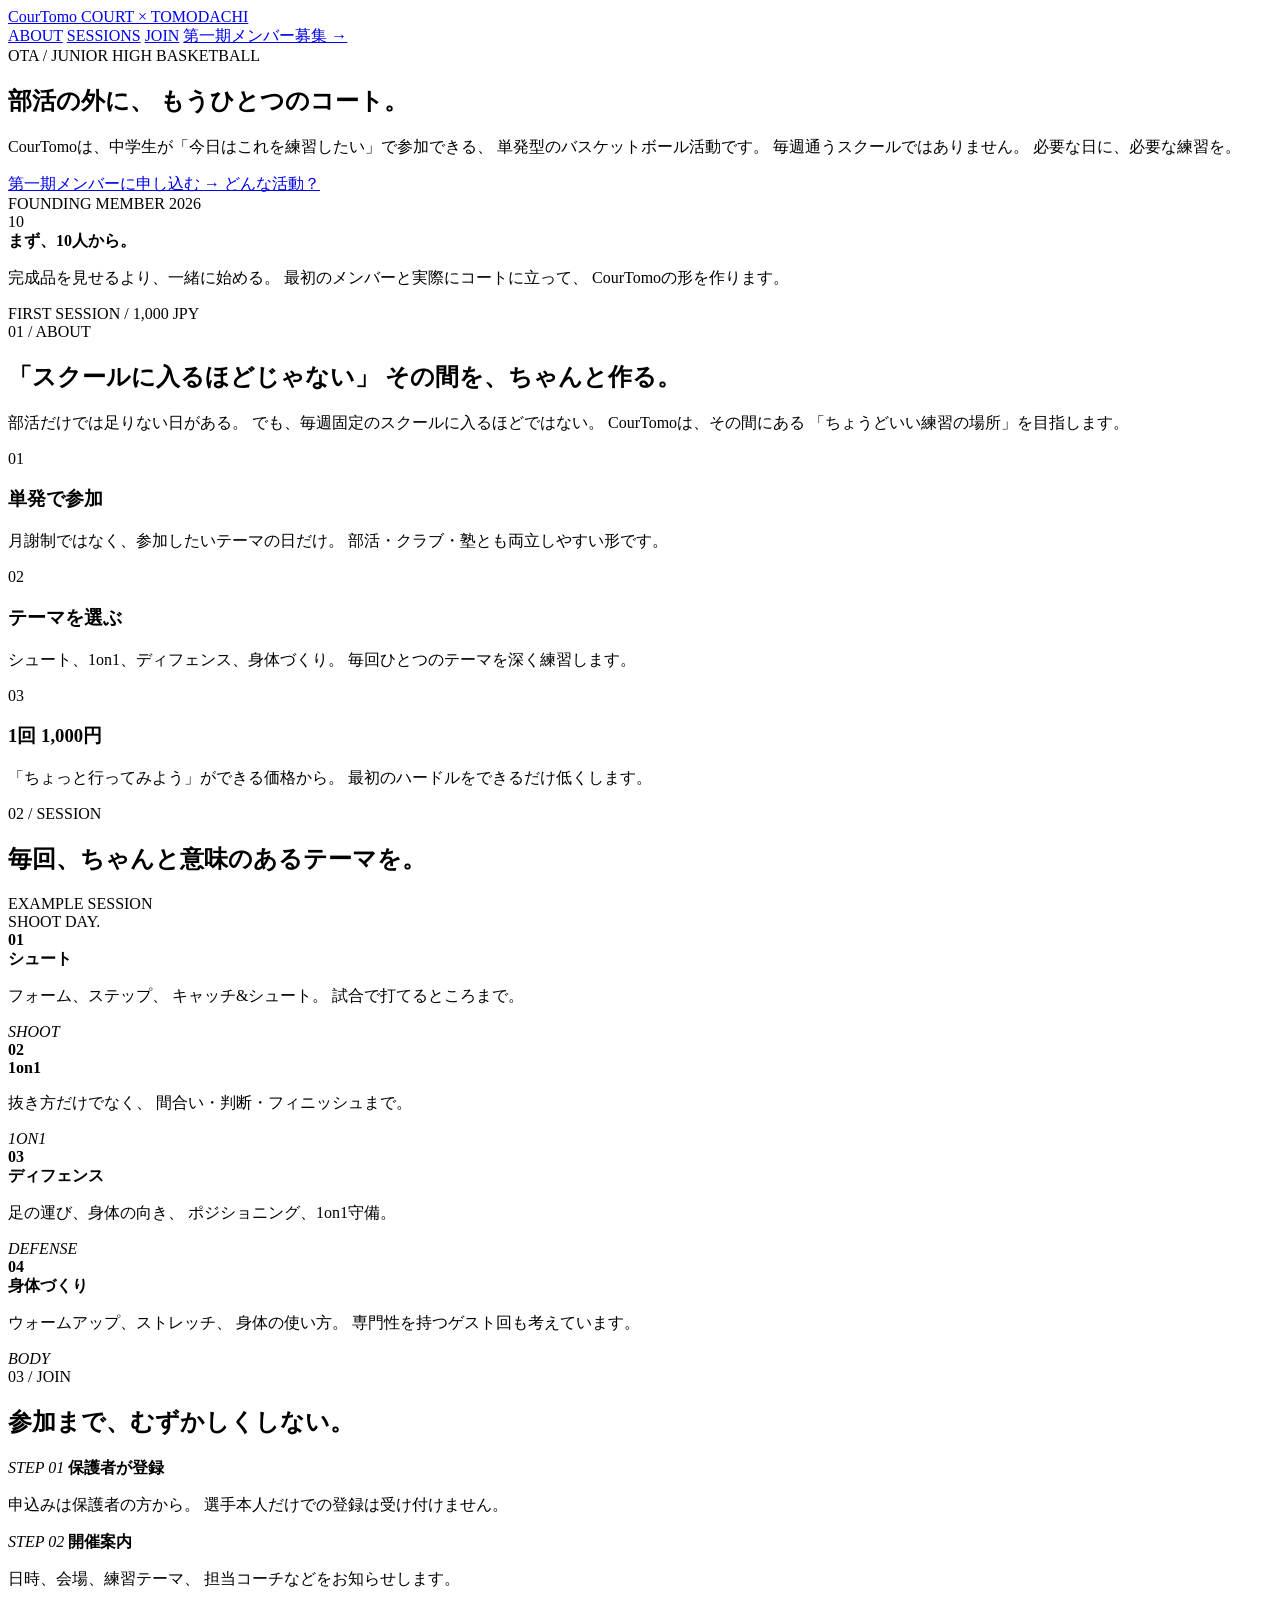
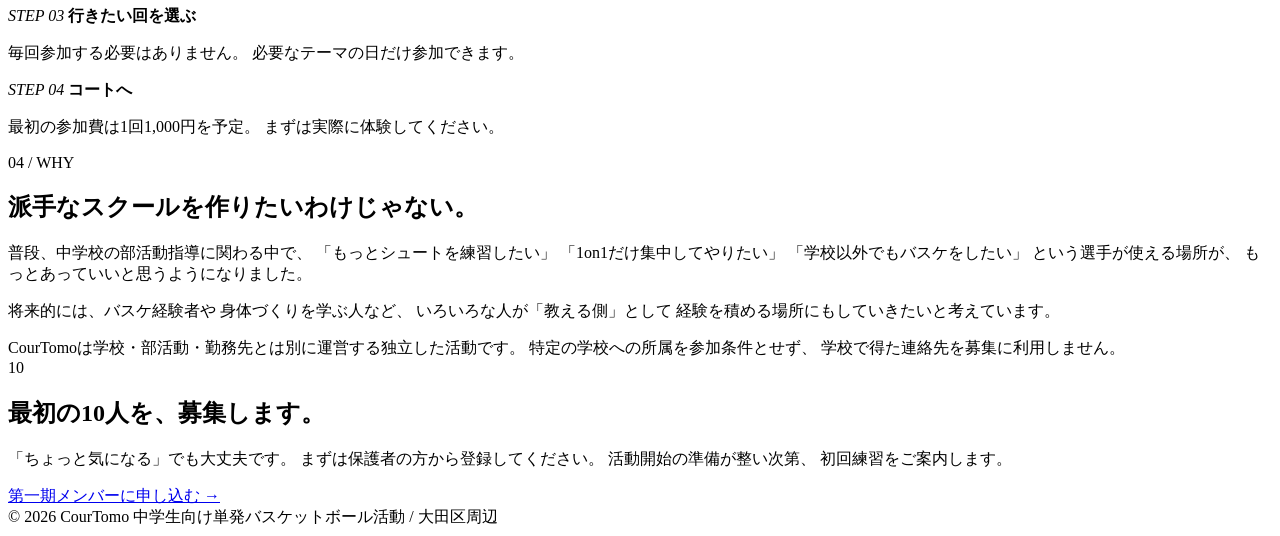
==== index.html @ 0d47e286 "Add CourTomo homepage" ====
<!doctype html>
<html lang="ja">
<head>
  <meta charset="utf-8">
  <meta name="viewport" content="width=device-width, initial-scale=1">
  <meta name="theme-color" content="#f1eee7">

  <title>CourTomo | 部活の外に、もうひとつのコート。</title>

  <meta
    name="description"
    content="中学生向け・単発参加型バスケットボール活動 CourTomo。必要な日に、必要な練習を。"
  >

  <link rel="stylesheet" href="style.css">
</head>

<body>

<div class="site">

  <!-- HEADER -->
  <header class="topbar">

    <a class="brand" href="index.html">
      CourTomo
      <span>COURT × TOMODACHI</span>
    </a>

    <nav class="nav">
      <a href="#about">ABOUT</a>
      <a href="#sessions">SESSIONS</a>
      <a href="#join">JOIN</a>

      <a class="pill" href="apply.html">
        第一期メンバー募集 →
      </a>
    </nav>

  </header>


  <main>

    <!-- HERO -->
    <section class="hero">

      <div class="hero-inner">

        <div class="eyebrow">
          <span class="dot"></span>
          OTA / JUNIOR HIGH BASKETBALL
        </div>

        <h1>
          部活の外に、
          <span class="underline">
            もうひとつのコート。
          </span>
        </h1>

        <p class="lead">
          CourTomoは、中学生が「今日はこれを練習したい」で参加できる、
          単発型のバスケットボール活動です。
          毎週通うスクールではありません。
          必要な日に、必要な練習を。
        </p>


        <div class="hero-bottom">

          <div class="hero-actions">

            <a class="btn light" href="apply.html">
              第一期メンバーに申し込む →
            </a>

            <a class="btn ghost" href="#about">
              どんな活動？
            </a>

          </div>


          <aside class="ticket">

            <div class="ticket-top">
              <span>FOUNDING MEMBER</span>
              <span>2026</span>
            </div>

            <div class="ticket-num">
              10
            </div>

            <b>まず、10人から。</b>

            <p>
              完成品を見せるより、一緒に始める。
              最初のメンバーと実際にコートに立って、
              CourTomoの形を作ります。
            </p>

            <div class="ticket-foot">
              FIRST SESSION / 1,000 JPY
            </div>

          </aside>

        </div>

      </div>

    </section>



    <!-- ABOUT -->
    <section class="section reveal" id="about">

      <div class="section-head">

        <div class="kicker">
          01 / ABOUT
        </div>

        <div>

          <h2>
            「スクールに入るほどじゃない」
            その間を、ちゃんと作る。
          </h2>

          <p class="section-copy">
            部活だけでは足りない日がある。
            でも、毎週固定のスクールに入るほどではない。
            CourTomoは、その間にある
            「ちょうどいい練習の場所」を目指します。
          </p>

        </div>

      </div>


      <div class="features">

        <article class="feature">

          <span class="feature-num">
            01
          </span>

          <h3>
            単発で参加
          </h3>

          <p>
            月謝制ではなく、参加したいテーマの日だけ。
            部活・クラブ・塾とも両立しやすい形です。
          </p>

        </article>


        <article class="feature">

          <span class="feature-num">
            02
          </span>

          <h3>
            テーマを選ぶ
          </h3>

          <p>
            シュート、1on1、ディフェンス、身体づくり。
            毎回ひとつのテーマを深く練習します。
          </p>

        </article>


        <article class="feature">

          <span class="feature-num">
            03
          </span>

          <h3>
            1回 1,000円
          </h3>

          <p>
            「ちょっと行ってみよう」ができる価格から。
            最初のハードルをできるだけ低くします。
          </p>

        </article>

      </div>

    </section>



    <!-- SESSION -->
    <section
      class="section reveal"
      id="sessions"
    >

      <div class="section-head">

        <div class="kicker">
          02 / SESSION
        </div>

        <div>

          <h2>
            毎回、ちゃんと意味のあるテーマを。
          </h2>

        </div>

      </div>


      <div class="session-grid">

        <div class="photo-banner">

          <div class="photo-banner-copy">

            <div class="small">
              EXAMPLE SESSION
            </div>

            <div class="big">
              SHOOT DAY.
            </div>

          </div>

        </div>


        <div class="sessions">

          <div class="session">

            <b>01</b>

            <div>

              <strong>
                シュート
              </strong>

              <p>
                フォーム、ステップ、
                キャッチ&シュート。
                試合で打てるところまで。
              </p>

            </div>

            <em>
              SHOOT
            </em>

          </div>


          <div class="session">

            <b>02</b>

            <div>

              <strong>
                1on1
              </strong>

              <p>
                抜き方だけでなく、
                間合い・判断・フィニッシュまで。
              </p>

            </div>

            <em>
              1ON1
            </em>

          </div>


          <div class="session">

            <b>03</b>

            <div>

              <strong>
                ディフェンス
              </strong>

              <p>
                足の運び、身体の向き、
                ポジショニング、1on1守備。
              </p>

            </div>

            <em>
              DEFENSE
            </em>

          </div>


          <div class="session">

            <b>04</b>

            <div>

              <strong>
                身体づくり
              </strong>

              <p>
                ウォームアップ、ストレッチ、
                身体の使い方。
                専門性を持つゲスト回も考えています。
              </p>

            </div>

            <em>
              BODY
            </em>

          </div>

        </div>

      </div>

    </section>



    <!-- JOIN -->
    <section
      class="section reveal"
      id="join"
    >

      <div class="section-head">

        <div class="kicker">
          03 / JOIN
        </div>

        <div>

          <h2>
            参加まで、むずかしくしない。
          </h2>

        </div>

      </div>


      <div class="flow">

        <div class="step">

          <i>
            STEP 01
          </i>

          <b>
            保護者が登録
          </b>

          <p>
            申込みは保護者の方から。
            選手本人だけでの登録は受け付けません。
          </p>

        </div>


        <div class="step">

          <i>
            STEP 02
          </i>

          <b>
            開催案内
          </b>

          <p>
            日時、会場、練習テーマ、
            担当コーチなどをお知らせします。
          </p>

        </div>


        <div class="step">

          <i>
            STEP 03
          </i>

          <b>
            行きたい回を選ぶ
          </b>

          <p>
            毎回参加する必要はありません。
            必要なテーマの日だけ参加できます。
          </p>

        </div>


        <div class="step">

          <i>
            STEP 04
          </i>

          <b>
            コートへ
          </b>

          <p>
            最初の参加費は1回1,000円を予定。
            まずは実際に体験してください。
          </p>

        </div>

      </div>

    </section>



    <!-- WHY -->
    <section
      class="section reveal editorial-wrap"
    >

      <div class="editorial single">

        <div class="editorial-copy">

          <div class="kicker">
            04 / WHY
          </div>

          <h2>
            派手なスクールを作りたいわけじゃない。
          </h2>

          <p>
            普段、中学校の部活動指導に関わる中で、
            「もっとシュートを練習したい」
            「1on1だけ集中してやりたい」
            「学校以外でもバスケをしたい」
            という選手が使える場所が、
            もっとあっていいと思うようになりました。
          </p>

          <p>
            将来的には、バスケ経験者や
            身体づくりを学ぶ人など、
            いろいろな人が「教える側」として
            経験を積める場所にもしていきたいと考えています。
          </p>

          <div class="rule">
            CourTomoは学校・部活動・勤務先とは別に運営する独立した活動です。
            特定の学校への所属を参加条件とせず、
            学校で得た連絡先を募集に利用しません。
          </div>

        </div>

      </div>

    </section>



    <!-- FIRST 10 -->
    <section class="first reveal">

      <div class="count">
        1<span>0</span>
      </div>

      <h2>
        最初の10人を、募集します。
      </h2>

      <p>
        「ちょっと気になる」でも大丈夫です。
        まずは保護者の方から登録してください。
        活動開始の準備が整い次第、
        初回練習をご案内します。
      </p>

      <a
        class="btn dark"
        href="apply.html"
      >
        第一期メンバーに申し込む →
      </a>

    </section>

  </main>



  <!-- FOOTER -->
  <footer>

    <span>
      © 2026 CourTomo
    </span>

    <span>
      中学生向け単発バスケットボール活動 / 大田区周辺
    </span>

  </footer>

</div>



<script>
const observer = new IntersectionObserver(
  entries => {
    entries.forEach(entry => {
      if (entry.isIntersecting) {
        entry.target.classList.add("in");
        observer.unobserve(entry.target);
      }
    });
  },
  {
    threshold: 0.1
  }
);

document
  .querySelectorAll(".reveal")
  .forEach(element => observer.observe(element));
</script>

</body>
</html>
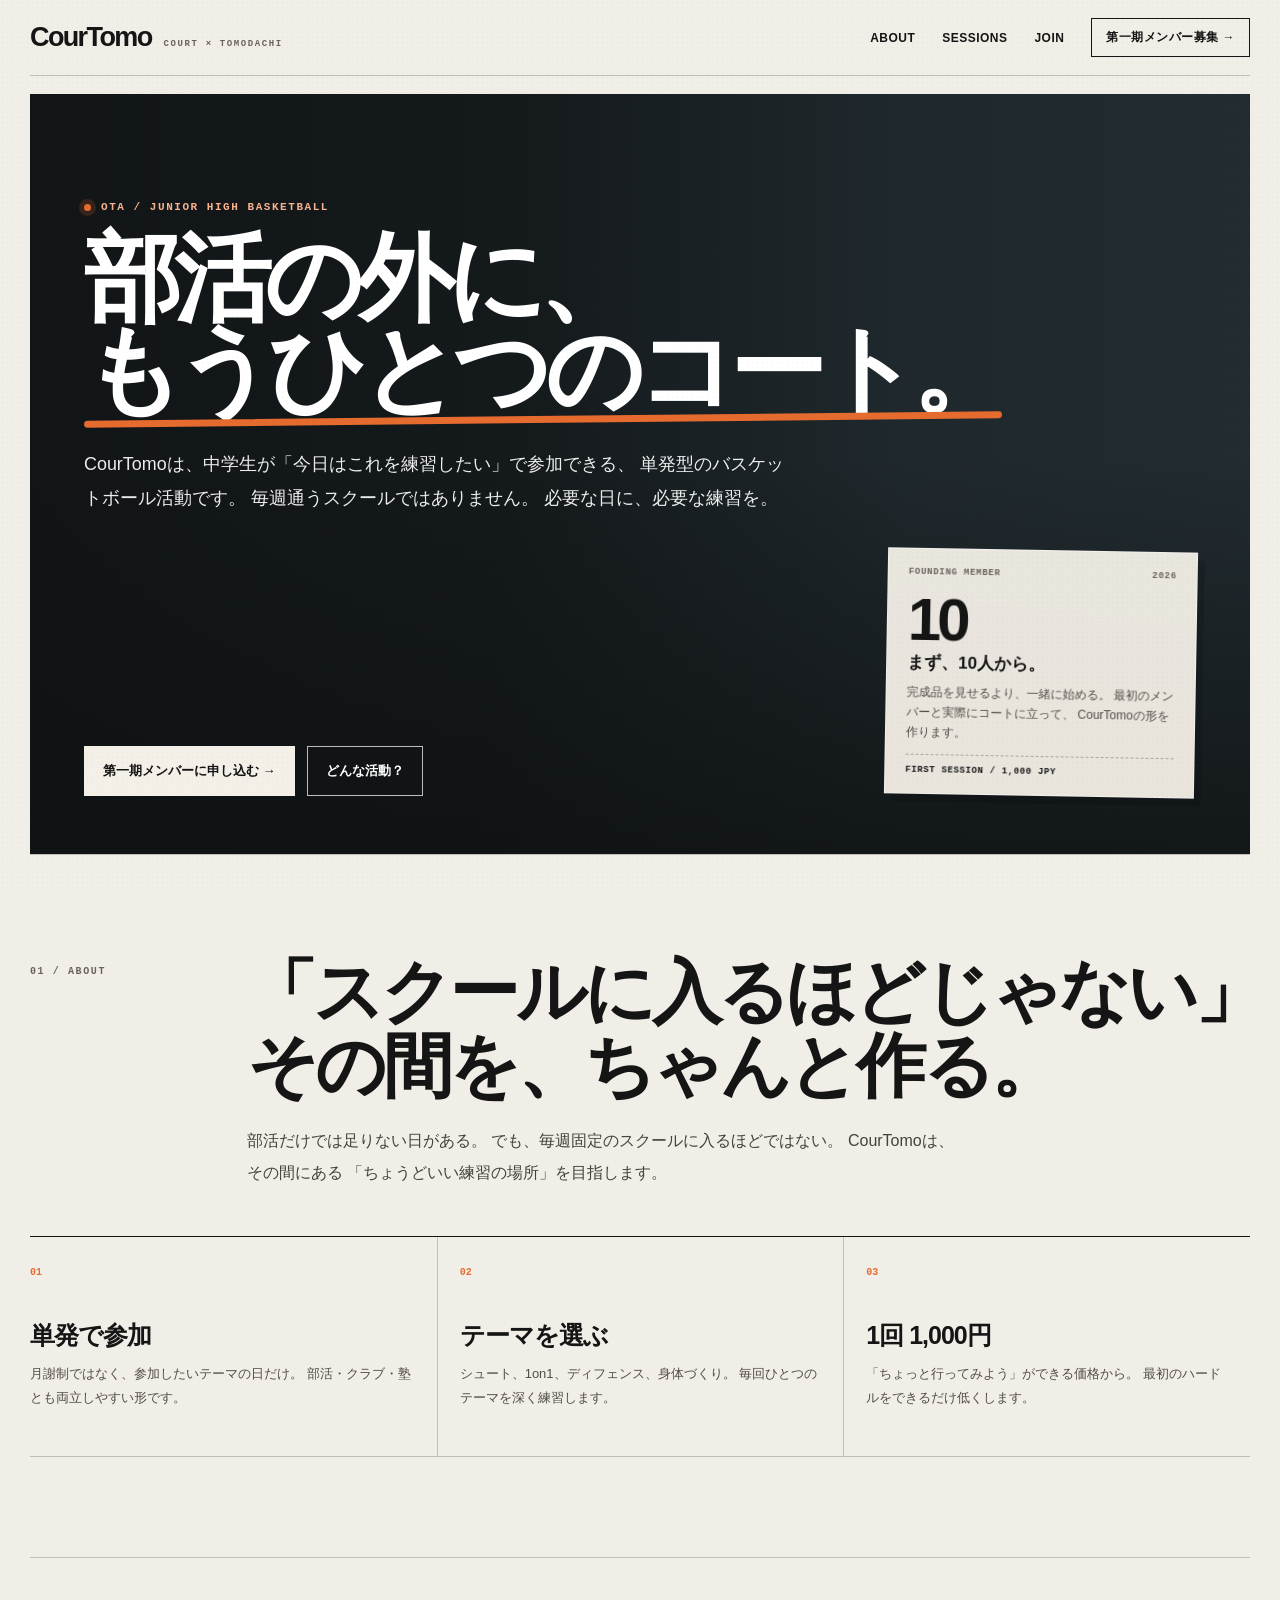
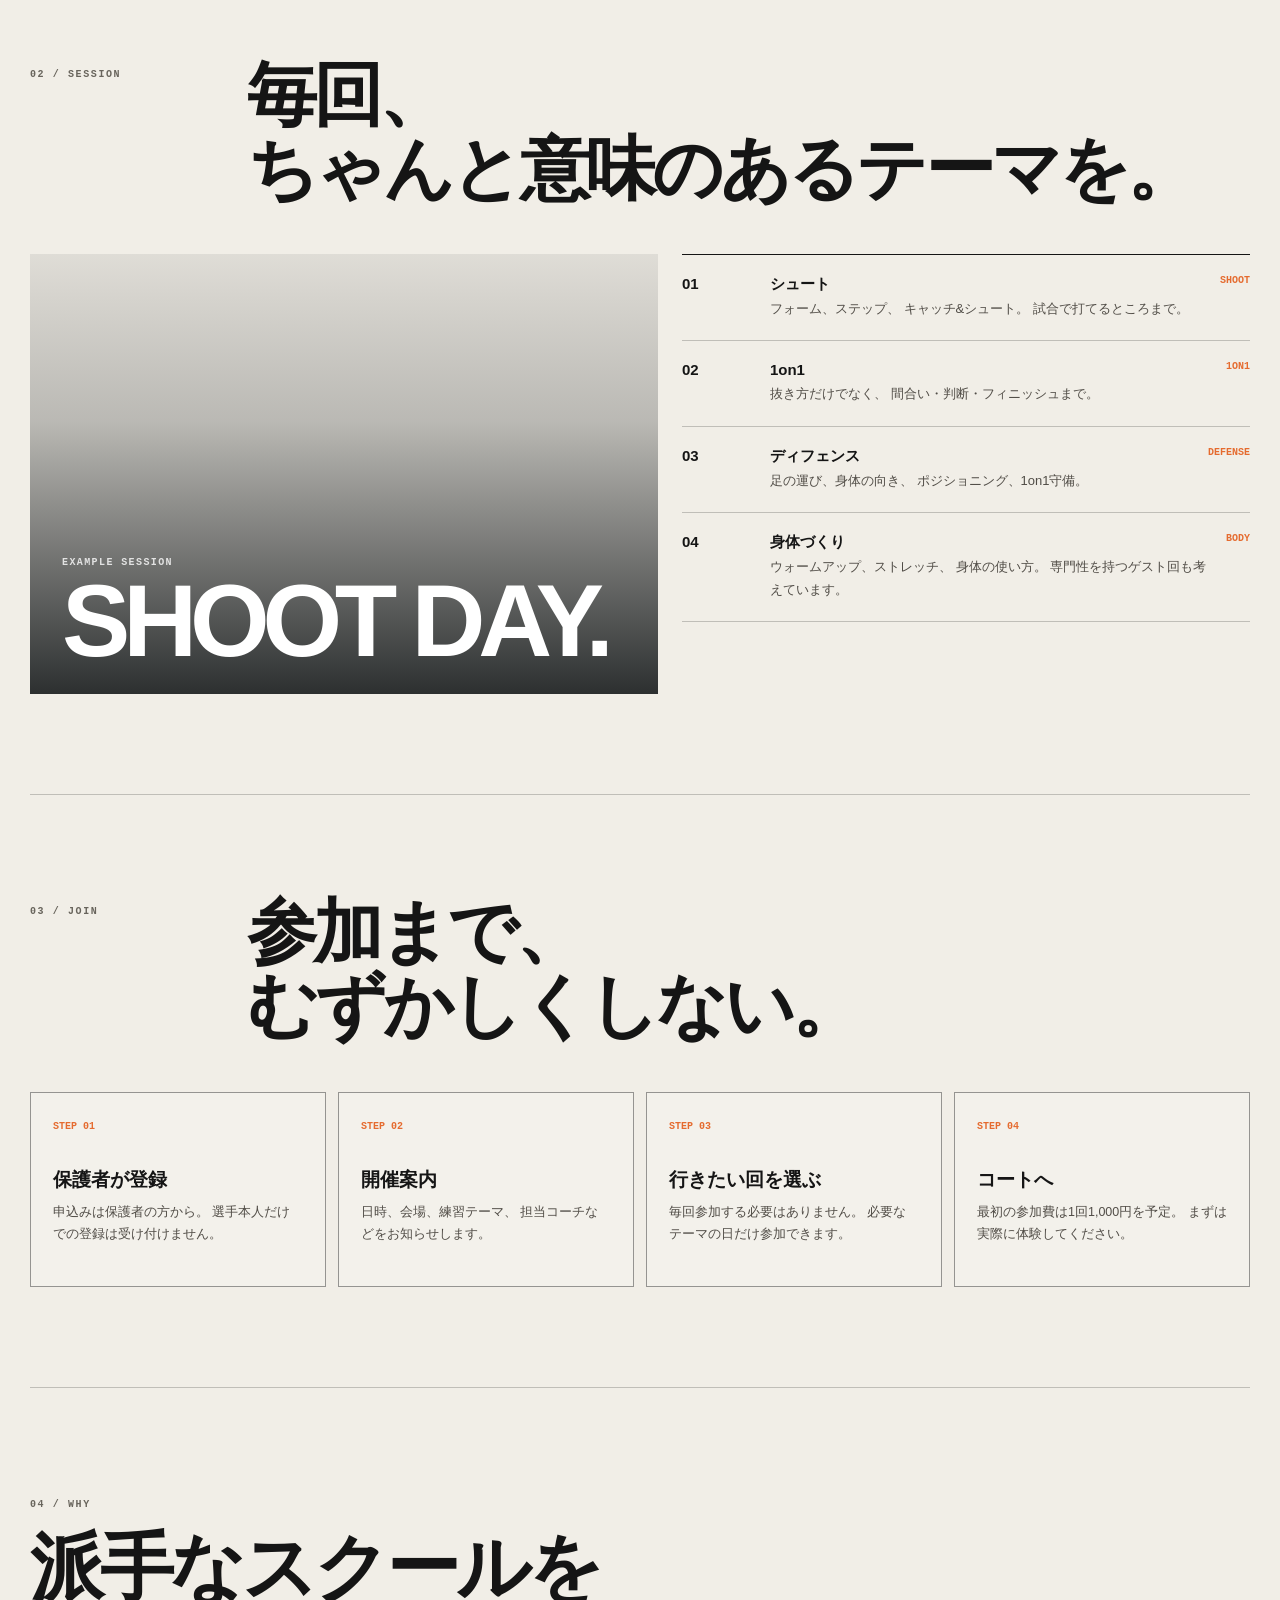
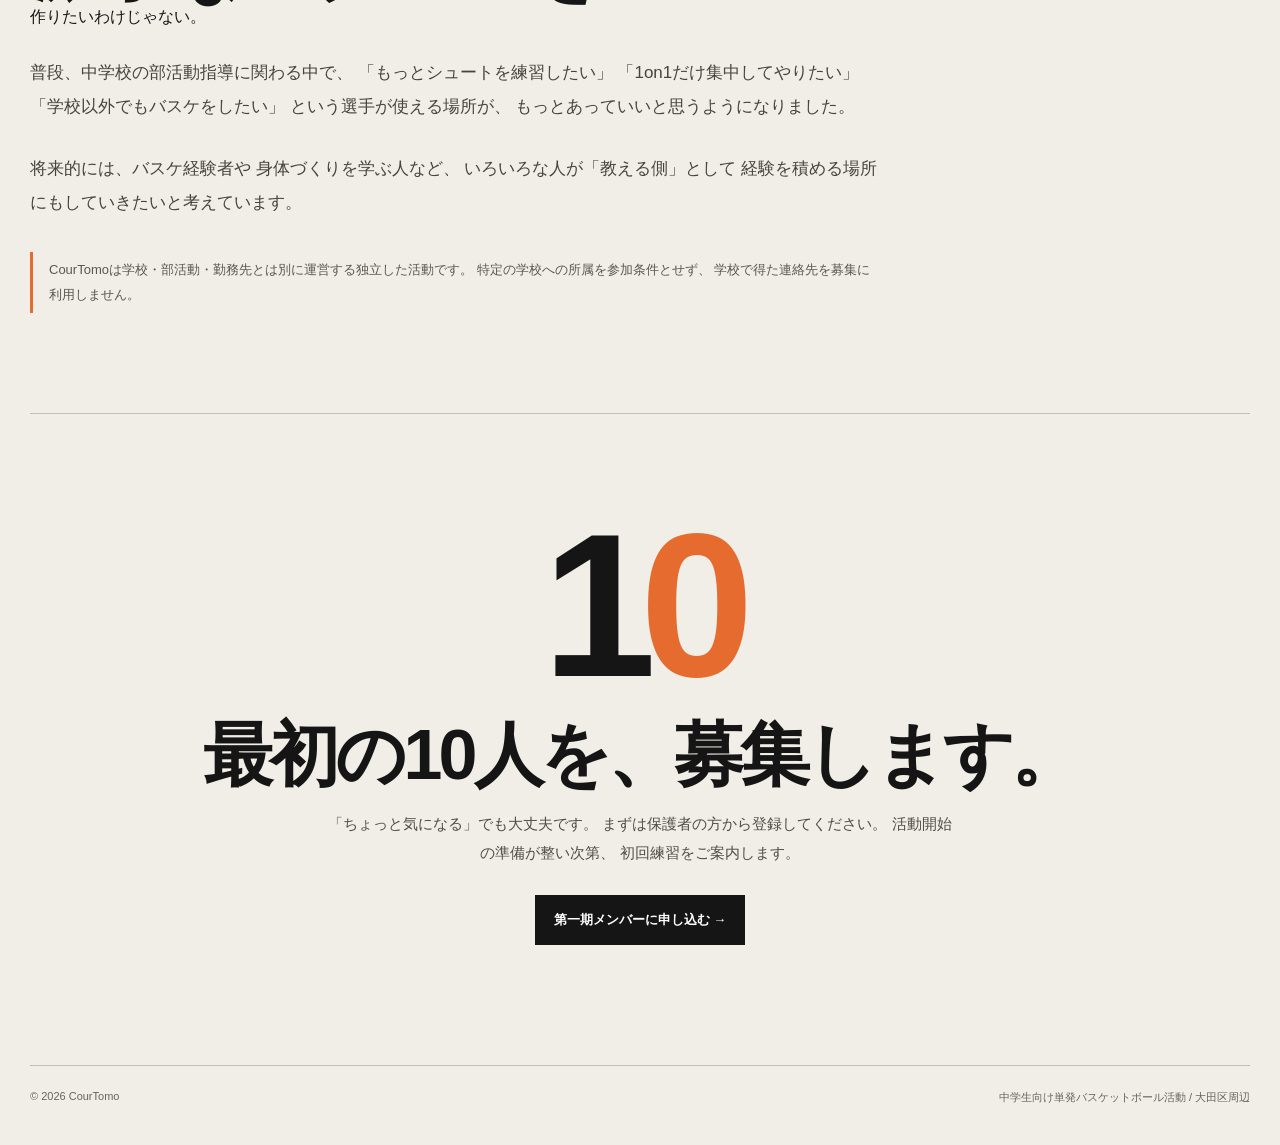
==== commit aa3c5538: "Refactor heading text in index.html" ====
--- a/index.html
+++ b/index.html
@@ -469,9 +469,10 @@
           </div>
 
           <h2>
-            派手なスクールを作りたいわけじゃない。
+            派手なスクールを
           </h2>
-
+          作りたいわけじゃない。
+  
           <p>
             普段、中学校の部活動指導に関わる中で、
             「もっとシュートを練習したい」
--- a/style.css
+++ b/style.css
@@ -0,0 +1,1726 @@
+:root {
+  --bg: #f1eee7;
+  --paper: #f8f5ee;
+  --ink: #151515;
+  --sub: #68645c;
+  --line: rgba(21, 21, 21, 0.22);
+
+  --orange: #e56b2f;
+  --deep: #173846;
+
+  --ease: cubic-bezier(.2, .75, .2, 1);
+}
+
+
+/* ------------------------------
+   RESET
+------------------------------ */
+
+* {
+  box-sizing: border-box;
+}
+
+html {
+  scroll-behavior: smooth;
+}
+
+body {
+  margin: 0;
+
+  background: var(--bg);
+  color: var(--ink);
+
+  font-family:
+    "Hiragino Sans",
+    "Yu Gothic",
+    "YuGothic",
+    Meiryo,
+    sans-serif;
+
+  -webkit-font-smoothing: antialiased;
+
+  overflow-x: hidden;
+}
+
+
+/* 紙のような質感 */
+
+body::before {
+  content: "";
+
+  position: fixed;
+
+  inset: 0;
+
+  z-index: 50;
+
+  pointer-events: none;
+
+  opacity: 0.12;
+
+  background-image:
+    radial-gradient(
+      rgba(0, 0, 0, 0.32) 0.45px,
+      transparent 0.55px
+    );
+
+  background-size: 5px 5px;
+
+  mix-blend-mode: multiply;
+}
+
+
+::selection {
+  background: var(--orange);
+  color: white;
+}
+
+
+a {
+  color: inherit;
+}
+
+
+.site {
+  width: min(
+    1220px,
+    calc(100% - 42px)
+  );
+
+  margin: auto;
+}
+
+
+
+/* ------------------------------
+   HEADER
+------------------------------ */
+
+.topbar {
+  height: 76px;
+
+  display: flex;
+
+  align-items: center;
+
+  justify-content: space-between;
+
+  border-bottom:
+    1px solid var(--line);
+
+  position: relative;
+
+  z-index: 10;
+}
+
+
+.brand {
+  display: flex;
+
+  align-items: baseline;
+
+  gap: 12px;
+
+  text-decoration: none;
+
+  font-weight: 900;
+
+  font-size: 27px;
+
+  letter-spacing: -0.06em;
+}
+
+
+.brand span {
+  font:
+    700 9px/1 monospace;
+
+  letter-spacing: 0.18em;
+
+  color: var(--sub);
+}
+
+
+.nav {
+  display: flex;
+
+  align-items: center;
+
+  gap: 27px;
+}
+
+
+.nav a {
+  text-decoration: none;
+
+  font-size: 12px;
+
+  font-weight: 800;
+
+  letter-spacing: 0.04em;
+}
+
+
+.pill {
+  padding:
+    10px 14px;
+
+  border:
+    1px solid var(--ink);
+
+  transition:
+    0.22s var(--ease);
+}
+
+
+.pill:hover {
+  background:
+    var(--ink);
+
+  color:
+    white;
+}
+
+
+
+/* ------------------------------
+   HERO
+------------------------------ */
+
+.hero {
+  position: relative;
+
+  isolation: isolate;
+
+  min-height: 760px;
+
+  margin-top: 18px;
+
+  display: flex;
+
+  align-items: flex-end;
+
+  overflow: hidden;
+
+  background: #263238;
+}
+
+
+/* 背景画像 */
+
+.hero::before {
+  content: "";
+
+  position: absolute;
+
+  inset: 0;
+
+  z-index: -3;
+
+  background-image:
+    url(
+      "https://images.unsplash.com/photo-1768349027552-0b2b52b68c7c?auto=format&fit=crop&q=84&w=2000"
+    );
+
+  background-size: cover;
+
+  background-position:
+    center 44%;
+
+  background-repeat: no-repeat;
+
+  transform:
+    scale(1.01);
+}
+
+
+/* 文字を読みやすくする暗幕 */
+
+.hero::after {
+  content: "";
+
+  position: absolute;
+
+  inset: 0;
+
+  z-index: -2;
+
+  background:
+    linear-gradient(
+      90deg,
+      rgba(15, 18, 19, 0.90) 0%,
+      rgba(15, 18, 19, 0.78) 38%,
+      rgba(15, 18, 19, 0.30) 72%,
+      rgba(15, 18, 19, 0.20) 100%
+    ),
+    linear-gradient(
+      0deg,
+      rgba(15, 18, 19, 0.80) 0%,
+      transparent 52%
+    );
+}
+
+
+.hero-inner {
+  width: 100%;
+
+  padding:
+    72px 54px 58px;
+
+  color: white;
+
+  position: relative;
+
+  z-index: 2;
+}
+
+
+.eyebrow {
+  display: flex;
+
+  align-items: center;
+
+  gap: 10px;
+
+  margin-bottom: 20px;
+
+  font:
+    700 11px/1 monospace;
+
+  letter-spacing: 0.14em;
+
+  color: #f7b28e;
+}
+
+
+.dot {
+  width: 7px;
+
+  height: 7px;
+
+  border-radius: 50%;
+
+  background:
+    var(--orange);
+
+  box-shadow:
+    0 0 0 5px
+    rgba(229, 107, 47, 0.17);
+}
+
+
+/* 日本語を不自然な位置で切らない */
+
+h1,
+h2,
+h3 {
+  word-break: keep-all;
+
+  overflow-wrap: normal;
+
+  text-wrap: balance;
+}
+
+
+h1 {
+  margin: 0;
+
+  max-width: 920px;
+
+  font-size:
+    clamp(
+      52px,
+      7.6vw,
+      110px
+    );
+
+  line-height: 0.94;
+
+  letter-spacing:
+    -0.07em;
+}
+
+
+.underline {
+  position: relative;
+
+  display: inline-block;
+
+  white-space: nowrap;
+}
+
+
+.underline::after {
+  content: "";
+
+  position: absolute;
+
+  left: 0;
+
+  right: 0;
+
+  bottom: -8px;
+
+  height: 7px;
+
+  background:
+    var(--orange);
+
+  border-radius:
+    999px;
+
+  transform:
+    rotate(-0.6deg);
+}
+
+
+.lead {
+  max-width: 700px;
+
+  margin:
+    32px 0 0;
+
+  font-size:
+    clamp(
+      16px,
+      1.4vw,
+      20px
+    );
+
+  line-height: 1.9;
+
+  color:
+    rgba(
+      255,
+      255,
+      255,
+      0.92
+    );
+}
+
+
+.hero-bottom {
+  display: flex;
+
+  justify-content:
+    space-between;
+
+  align-items:
+    flex-end;
+
+  gap: 34px;
+
+  margin-top: 34px;
+}
+
+
+.hero-actions {
+  display: flex;
+
+  flex-wrap: wrap;
+
+  gap: 12px;
+}
+
+
+
+/* ------------------------------
+   BUTTON
+------------------------------ */
+
+.btn {
+  display:
+    inline-flex;
+
+  align-items:
+    center;
+
+  gap: 10px;
+
+  padding:
+    15px 18px;
+
+  border:
+    1.4px solid currentColor;
+
+  text-decoration:
+    none;
+
+  font-size:
+    13px;
+
+  font-weight:
+    900;
+
+  transition:
+    0.22s var(--ease);
+}
+
+
+.btn.light {
+  background:
+    #f4f0e8;
+
+  color:
+    #141414;
+
+  border-color:
+    #f4f0e8;
+}
+
+
+.btn.ghost {
+  color:
+    white;
+
+  border-color:
+    rgba(
+      255,
+      255,
+      255,
+      0.72
+    );
+}
+
+
+.btn.dark {
+  background:
+    var(--ink);
+
+  color:
+    white;
+
+  border-color:
+    var(--ink);
+}
+
+
+.btn:hover {
+  transform:
+    translateY(-2px);
+
+  box-shadow:
+    0 7px 0
+    rgba(
+      0,
+      0,
+      0,
+      0.14
+    );
+}
+
+
+
+/* ------------------------------
+   FIRST 10 CARD
+------------------------------ */
+
+.ticket {
+  width: 310px;
+
+  flex:
+    0 0 310px;
+
+  padding:
+    18px 20px;
+
+  background:
+    rgba(
+      246,
+      242,
+      233,
+      0.94
+    );
+
+  color:
+    var(--ink);
+
+  border:
+    1px solid
+    rgba(
+      255,
+      255,
+      255,
+      0.42
+    );
+
+  box-shadow:
+    7px 8px 0
+    rgba(
+      0,
+      0,
+      0,
+      0.16
+    );
+
+  transform:
+    rotate(1deg);
+
+  backdrop-filter:
+    blur(7px);
+}
+
+
+.ticket-top {
+  display:
+    flex;
+
+  justify-content:
+    space-between;
+
+  font:
+    700 9px monospace;
+
+  letter-spacing:
+    0.08em;
+
+  color:
+    var(--sub);
+}
+
+
+.ticket-num {
+  margin:
+    13px 0 1px;
+
+  font-size:
+    60px;
+
+  font-weight:
+    900;
+
+  line-height:
+    1;
+
+  letter-spacing:
+    -0.07em;
+}
+
+
+.ticket b {
+  font-size:
+    17px;
+}
+
+
+.ticket p {
+  margin:
+    8px 0 12px;
+
+  font-size:
+    12px;
+
+  line-height:
+    1.68;
+
+  color:
+    #504c45;
+}
+
+
+.ticket-foot {
+  padding-top:
+    10px;
+
+  border-top:
+    1px dashed
+    rgba(
+      21,
+      21,
+      21,
+      0.30
+    );
+
+  font:
+    700 9px monospace;
+
+  letter-spacing:
+    0.07em;
+}
+
+
+
+/* ------------------------------
+   GENERAL SECTION
+------------------------------ */
+
+.section {
+  padding:
+    100px 0;
+
+  border-top:
+    1px solid var(--line);
+}
+
+
+.section-head {
+  display:
+    grid;
+
+  grid-template-columns:
+    0.32fr 1.68fr;
+
+  gap: 26px;
+
+  margin-bottom:
+    48px;
+}
+
+
+.kicker {
+  padding-top:
+    10px;
+
+  font:
+    700 10px/1.3 monospace;
+
+  letter-spacing:
+    0.16em;
+
+  color:
+    var(--sub);
+}
+
+
+h2 {
+  margin: 0;
+
+  max-width:
+    940px;
+
+  font-size:
+    clamp(
+      38px,
+      5.5vw,
+      70px
+    );
+
+  line-height:
+    1.06;
+
+  letter-spacing:
+    -0.055em;
+}
+
+
+.section-copy {
+  max-width:
+    720px;
+
+  margin:
+    22px 0 0;
+
+  font-size:
+    16px;
+
+  line-height:
+    1.95;
+
+  color:
+    #45423d;
+}
+
+
+
+/* ------------------------------
+   FEATURES
+------------------------------ */
+
+.features {
+  display:
+    grid;
+
+  grid-template-columns:
+    repeat(
+      3,
+      1fr
+    );
+
+  border-top:
+    1.4px solid
+    var(--ink);
+}
+
+
+.feature {
+  min-height:
+    220px;
+
+  padding:
+    24px 20px 28px 0;
+
+  border-bottom:
+    1px solid
+    var(--line);
+}
+
+
+.feature + .feature {
+  padding-left:
+    22px;
+
+  border-left:
+    1px solid
+    var(--line);
+}
+
+
+.feature-num {
+  font:
+    700 10px monospace;
+
+  color:
+    var(--orange);
+}
+
+
+.feature h3 {
+  margin:
+    40px 0 10px;
+
+  font-size:
+    25px;
+
+  letter-spacing:
+    -0.04em;
+}
+
+
+.feature p {
+  margin: 0;
+
+  font-size:
+    13px;
+
+  line-height:
+    1.85;
+
+  color:
+    #514d47;
+}
+
+
+
+/* ------------------------------
+   SESSION PHOTO
+------------------------------ */
+
+.session-grid {
+  display:
+    grid;
+
+  grid-template-columns:
+    1.05fr 0.95fr;
+
+  gap:
+    24px;
+}
+
+
+.photo-banner {
+  position:
+    relative;
+
+  isolation:
+    isolate;
+
+  height:
+    440px;
+
+  overflow:
+    hidden;
+
+  display:
+    flex;
+
+  align-items:
+    flex-end;
+
+  color:
+    white;
+}
+
+
+/* 背景画像 */
+
+.photo-banner::before {
+  content: "";
+
+  position:
+    absolute;
+
+  inset:
+    0;
+
+  z-index:
+    -2;
+
+  background-image:
+    url(
+      "https://images.unsplash.com/photo-1759694390162-bf13852b2650?auto=format&fit=crop&q=82&w=1800"
+    );
+
+  background-size:
+    cover;
+
+  background-position:
+    center 43%;
+
+  background-repeat:
+    no-repeat;
+}
+
+
+/* 下側暗幕 */
+
+.photo-banner::after {
+  content: "";
+
+  position:
+    absolute;
+
+  inset:
+    0;
+
+  z-index:
+    -1;
+
+  background:
+    linear-gradient(
+      0deg,
+      rgba(
+        12,
+        16,
+        18,
+        0.86
+      )
+      0%,
+      rgba(
+        12,
+        16,
+        18,
+        0.24
+      )
+      62%,
+      rgba(
+        12,
+        16,
+        18,
+        0.08
+      )
+      100%
+    );
+}
+
+
+.photo-banner-copy {
+  padding:
+    30px 32px;
+
+  position:
+    relative;
+
+  z-index:
+    2;
+}
+
+
+.photo-banner .small {
+  margin-bottom:
+    10px;
+
+  font:
+    700 10px monospace;
+
+  letter-spacing:
+    0.14em;
+
+  opacity:
+    0.8;
+}
+
+
+.photo-banner .big {
+  font-size:
+    clamp(
+      58px,
+      8vw,
+      110px
+    );
+
+  font-weight:
+    900;
+
+  letter-spacing:
+    -0.07em;
+
+  line-height:
+    0.84;
+}
+
+
+
+/* ------------------------------
+   SESSION LIST
+------------------------------ */
+
+.sessions {
+  border-top:
+    1.4px solid
+    var(--ink);
+}
+
+
+.session {
+  display:
+    grid;
+
+  grid-template-columns:
+    72px 1fr auto;
+
+  gap:
+    16px;
+
+  padding:
+    20px 0;
+
+  border-bottom:
+    1px solid
+    var(--line);
+
+  transition:
+    0.2s var(--ease);
+}
+
+
+.session:hover {
+  padding-left:
+    8px;
+
+  background:
+    rgba(
+      255,
+      255,
+      255,
+      0.25
+    );
+}
+
+
+.session b {
+  font-size:
+    15px;
+}
+
+
+.session strong {
+  font-size:
+    15px;
+}
+
+
+.session p {
+  margin:
+    4px 0 0;
+
+  font-size:
+    13px;
+
+  line-height:
+    1.72;
+
+  color:
+    #514d47;
+}
+
+
+.session em {
+  font-style:
+    normal;
+
+  font:
+    700 10px monospace;
+
+  color:
+    var(--orange);
+}
+
+
+
+/* ------------------------------
+   FLOW
+------------------------------ */
+
+.flow {
+  display:
+    grid;
+
+  grid-template-columns:
+    repeat(
+      4,
+      1fr
+    );
+
+  gap:
+    12px;
+}
+
+
+.step {
+  min-height:
+    195px;
+
+  padding:
+    22px;
+
+  border:
+    1px solid
+    rgba(
+      21,
+      21,
+      21,
+      0.42
+    );
+
+  background:
+    rgba(
+      255,
+      255,
+      255,
+      0.14
+    );
+}
+
+
+.step i {
+  font-style:
+    normal;
+
+  font:
+    700 10px monospace;
+
+  color:
+    var(--orange);
+}
+
+
+.step b {
+  display:
+    block;
+
+  margin:
+    34px 0 8px;
+
+  font-size:
+    19px;
+}
+
+
+.step p {
+  margin:
+    0;
+
+  font-size:
+    12.5px;
+
+  line-height:
+    1.78;
+
+  color:
+    #514d47;
+}
+
+
+
+/* ------------------------------
+   WHY
+------------------------------ */
+
+.editorial-wrap {
+  position:
+    relative;
+
+  isolation:
+    isolate;
+
+  overflow:
+    hidden;
+}
+
+
+/* 薄い背景写真 */
+
+.editorial-wrap::before {
+  content: "";
+
+  position:
+    absolute;
+
+  right:
+    -120px;
+
+  bottom:
+    -100px;
+
+  z-index:
+    -2;
+
+  width:
+    560px;
+
+  height:
+    560px;
+
+  background-image:
+    url(
+      "https://images.unsplash.com/photo-1616353352910-15d970ac020b?auto=format&fit=crop&q=76&w=1100"
+    );
+
+  background-position:
+    center;
+
+  background-size:
+    cover;
+
+  opacity:
+    0.10;
+
+  filter:
+    grayscale(0.8);
+
+  clip-path:
+    circle(
+      50% at 50% 50%
+    );
+}
+
+
+/* 左カード削除後 */
+
+.editorial {
+  display:
+    grid;
+
+  grid-template-columns:
+    1fr;
+
+  align-items:
+    start;
+}
+
+
+.editorial.single {
+  max-width:
+    900px;
+}
+
+
+.editorial-copy {
+  width:
+    100%;
+}
+
+
+.editorial-copy .kicker {
+  margin-bottom:
+    18px;
+}
+
+
+.editorial-copy h2 {
+  max-width:
+    860px;
+
+  font-size:
+    clamp(
+      44px,
+      5.8vw,
+      74px
+    );
+}
+
+
+.editorial-copy p {
+  max-width:
+    850px;
+
+  margin:
+    28px 0 0;
+
+  font-size:
+    17px;
+
+  line-height:
+    2;
+
+  color:
+    #47433e;
+}
+
+
+.rule {
+  max-width:
+    850px;
+
+  margin-top:
+    32px;
+
+  padding:
+    6px 0 6px 16px;
+
+  border-left:
+    3px solid
+    var(--orange);
+
+  font-size:
+    13px;
+
+  line-height:
+    1.9;
+
+  color:
+    #5b5750;
+}
+
+
+
+/* ------------------------------
+   FIRST 10
+------------------------------ */
+
+.first {
+  padding:
+    110px 0 120px;
+
+  text-align:
+    center;
+
+  border-top:
+    1px solid
+    var(--line);
+}
+
+
+.count {
+  font-size:
+    clamp(
+      90px,
+      16vw,
+      210px
+    );
+
+  font-weight:
+    900;
+
+  line-height:
+    0.8;
+
+  letter-spacing:
+    -0.08em;
+}
+
+
+.count span {
+  color:
+    var(--orange);
+}
+
+
+.first h2 {
+  margin:
+    30px auto 18px;
+}
+
+
+.first p {
+  max-width:
+    630px;
+
+  margin:
+    0 auto 28px;
+
+  font-size:
+    15px;
+
+  line-height:
+    1.9;
+
+  color:
+    #504c46;
+}
+
+
+
+/* ------------------------------
+   FOOTER
+------------------------------ */
+
+footer {
+  display:
+    flex;
+
+  justify-content:
+    space-between;
+
+  gap:
+    25px;
+
+  padding:
+    24px 0 40px;
+
+  border-top:
+    1px solid
+    var(--line);
+
+  font-size:
+    11px;
+
+  color:
+    var(--sub);
+}
+
+
+
+/* ------------------------------
+   SCROLL ANIMATION
+------------------------------ */
+
+.reveal {
+  opacity: 0;
+
+  transform:
+    translateY(18px);
+
+  transition:
+    opacity
+    0.7s
+    var(--ease),
+    transform
+    0.7s
+    var(--ease);
+}
+
+
+.reveal.in {
+  opacity:
+    1;
+
+  transform:
+    none;
+}
+
+
+
+/* ------------------------------
+   TABLET
+------------------------------ */
+
+@media (
+  max-width:
+  900px
+) {
+
+  .hero {
+    min-height:
+      720px;
+  }
+
+
+  .hero-inner {
+    padding:
+      58px 34px 38px;
+  }
+
+
+  .hero-bottom {
+    display:
+      block;
+  }
+
+
+  .ticket {
+    width:
+      100%;
+
+    max-width:
+      420px;
+
+    margin-top:
+      28px;
+  }
+
+
+  .section-head,
+  .session-grid,
+  .editorial {
+    grid-template-columns:
+      1fr;
+  }
+
+
+  .features {
+    grid-template-columns:
+      1fr;
+  }
+
+
+  .feature + .feature {
+    padding-left:
+      0;
+
+    border-left:
+      0;
+  }
+
+
+  .flow {
+    grid-template-columns:
+      1fr 1fr;
+  }
+
+
+  .nav a:not(.pill) {
+    display:
+      none;
+  }
+
+}
+
+
+
+/* ------------------------------
+   MOBILE
+------------------------------ */
+
+@media (
+  max-width:
+  620px
+) {
+
+  .site {
+    width:
+      min(
+        100% - 28px,
+        1220px
+      );
+  }
+
+
+  .topbar {
+    height:
+      66px;
+  }
+
+
+  .brand {
+    font-size:
+      23px;
+  }
+
+
+  .brand span {
+    display:
+      none;
+  }
+
+
+  .hero {
+    min-height:
+      720px;
+
+    margin-top:
+      10px;
+  }
+
+
+  .hero::after {
+    background:
+      linear-gradient(
+        0deg,
+        rgba(
+          13,
+          16,
+          17,
+          0.94
+        )
+        0%,
+        rgba(
+          13,
+          16,
+          17,
+          0.68
+        )
+        58%,
+        rgba(
+          13,
+          16,
+          17,
+          0.26
+        )
+        100%
+      );
+  }
+
+
+  .hero-inner {
+    padding:
+      44px 20px 30px;
+  }
+
+
+  h1 {
+    font-size:
+      clamp(
+        42px,
+        13vw,
+        62px
+      );
+  }
+
+
+  .underline {
+    white-space:
+      normal;
+  }
+
+
+  .underline::after {
+    height:
+      5px;
+
+    bottom:
+      -4px;
+  }
+
+
+  .lead {
+    font-size:
+      15px;
+  }
+
+
+  .section {
+    padding:
+      76px 0;
+  }
+
+
+  h2 {
+    font-size:
+      clamp(
+        36px,
+        10vw,
+        50px
+      );
+  }
+
+
+  .flow {
+    grid-template-columns:
+      1fr;
+  }
+
+
+  .photo-banner {
+    height:
+      62vw;
+
+    min-height:
+      340px;
+  }
+
+
+  .photo-banner-copy {
+    padding:
+      22px;
+  }
+
+
+  .session {
+    grid-template-columns:
+      54px 1fr;
+  }
+
+
+  .session em {
+    display:
+      none;
+  }
+
+
+  .editorial-copy h2 {
+    font-size:
+      clamp(
+        39px,
+        11vw,
+        54px
+      );
+  }
+
+
+  .editorial-copy p {
+    font-size:
+      16px;
+
+    line-height:
+      1.95;
+  }
+
+
+  .editorial-wrap::before {
+    width:
+      400px;
+
+    height:
+      400px;
+
+    right:
+      -200px;
+  }
+
+
+  .first {
+    padding:
+      82px 0 92px;
+  }
+
+
+  footer {
+    display:
+      block;
+
+    line-height:
+      1.8;
+  }
+
+}
+
+
+
+/* ------------------------------
+   ACCESSIBILITY
+------------------------------ */
+
+@media (
+  prefers-reduced-motion:
+  reduce
+) {
+
+  * {
+    scroll-behavior:
+      auto !important;
+  }
+
+
+  .reveal {
+    opacity:
+      1;
+
+    transform:
+      none;
+
+    transition:
+      none;
+  }
+
+}
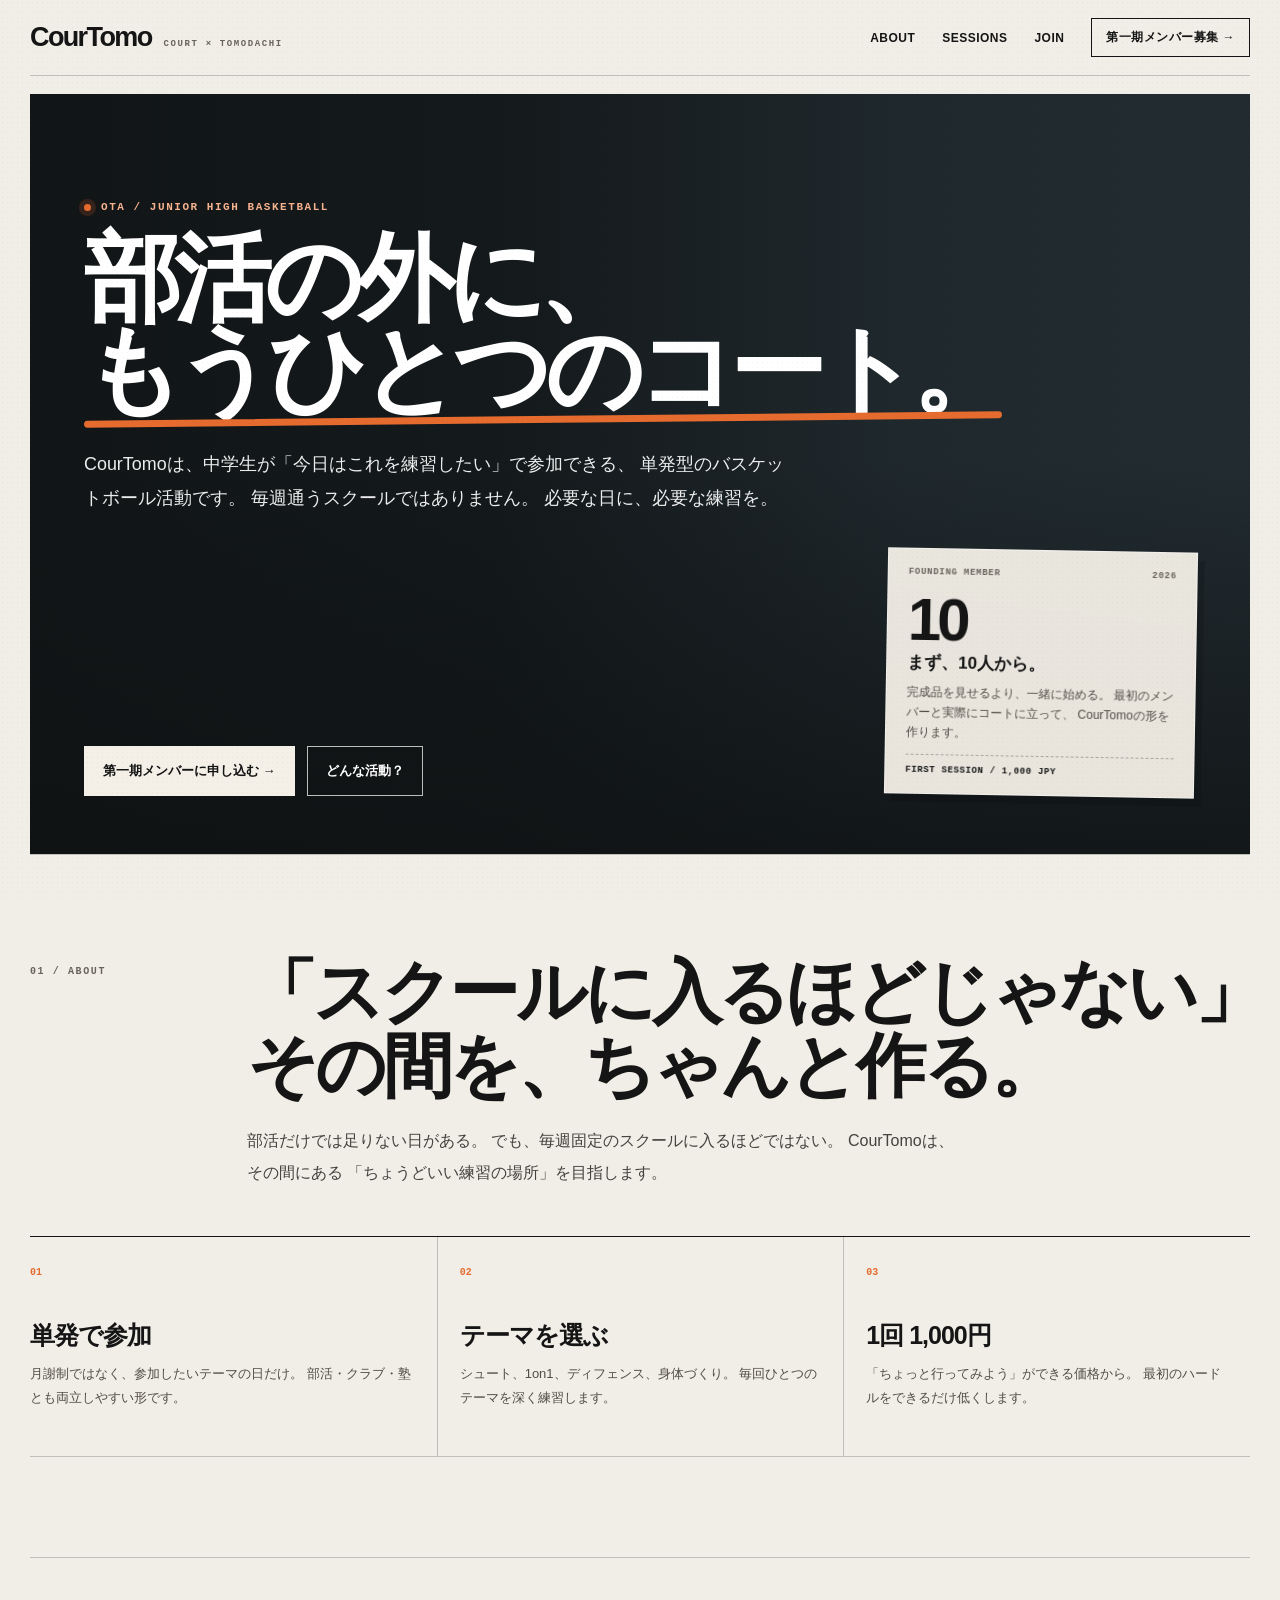
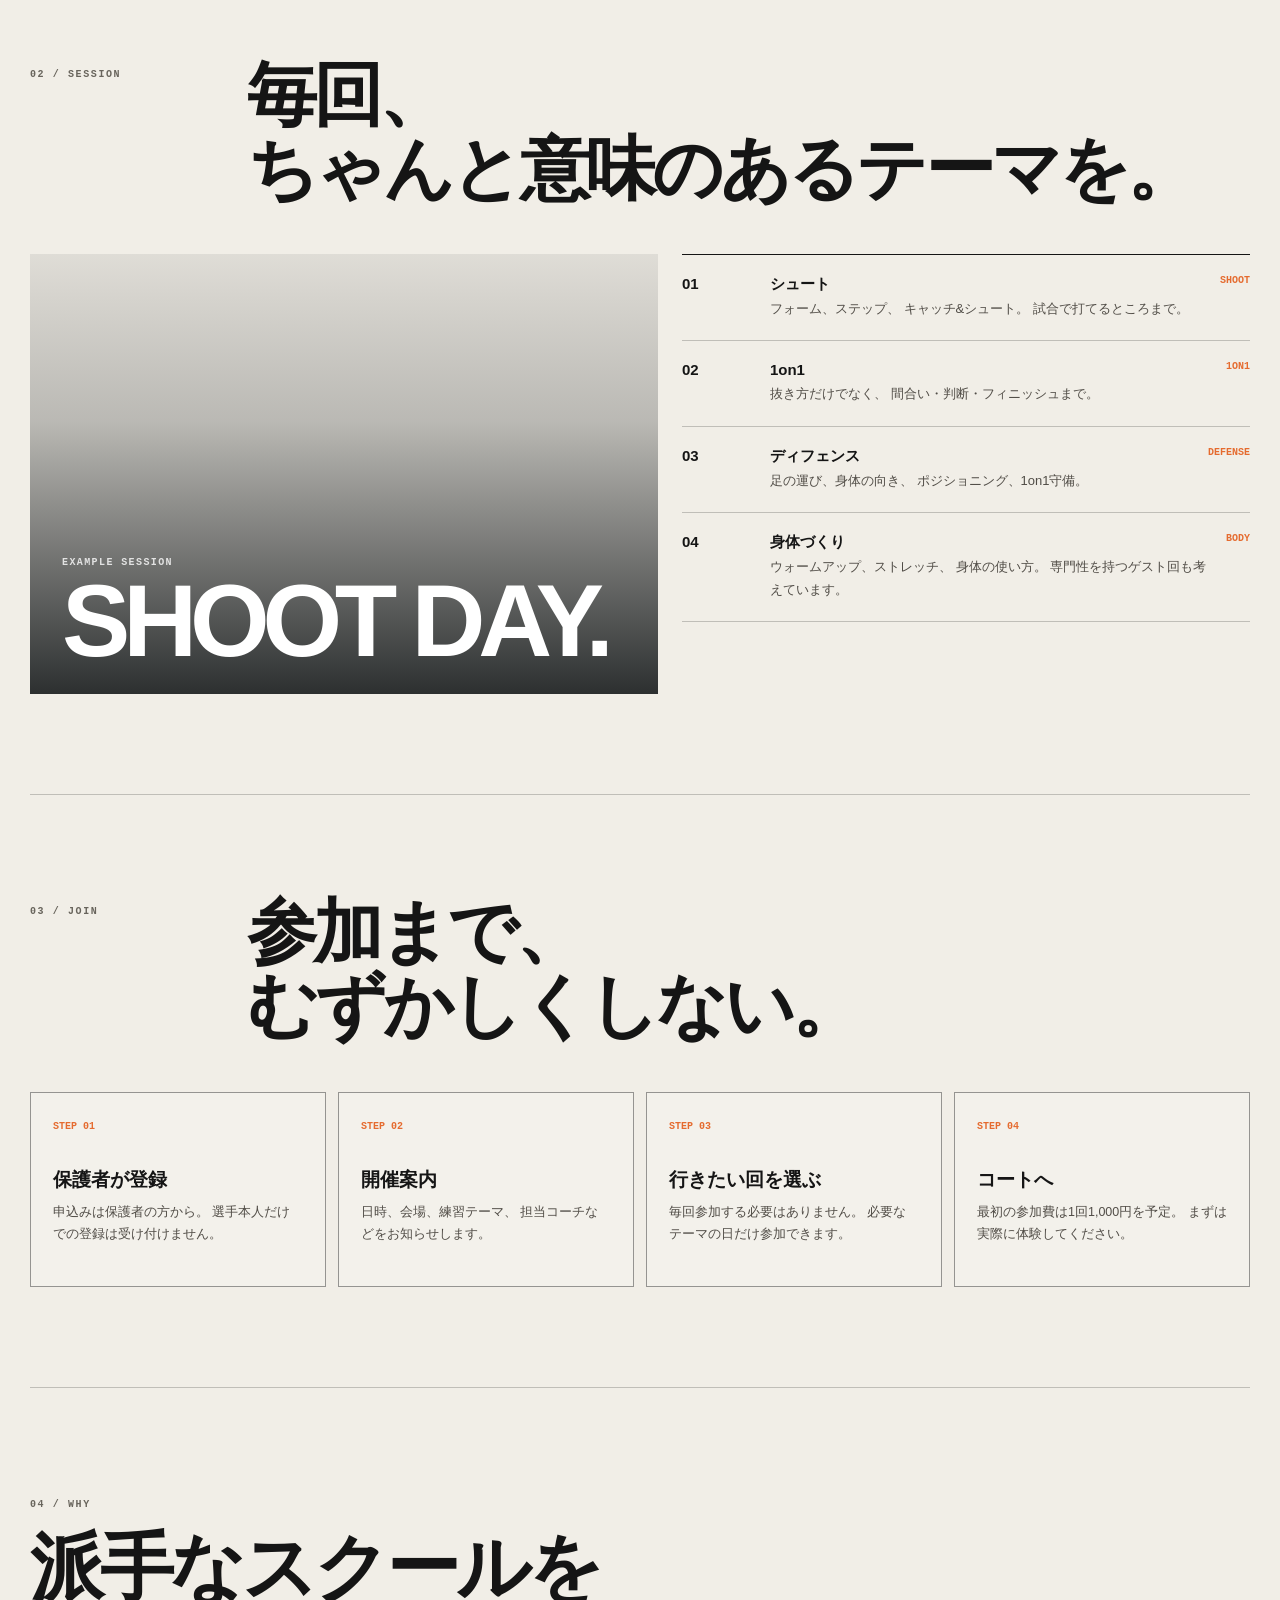
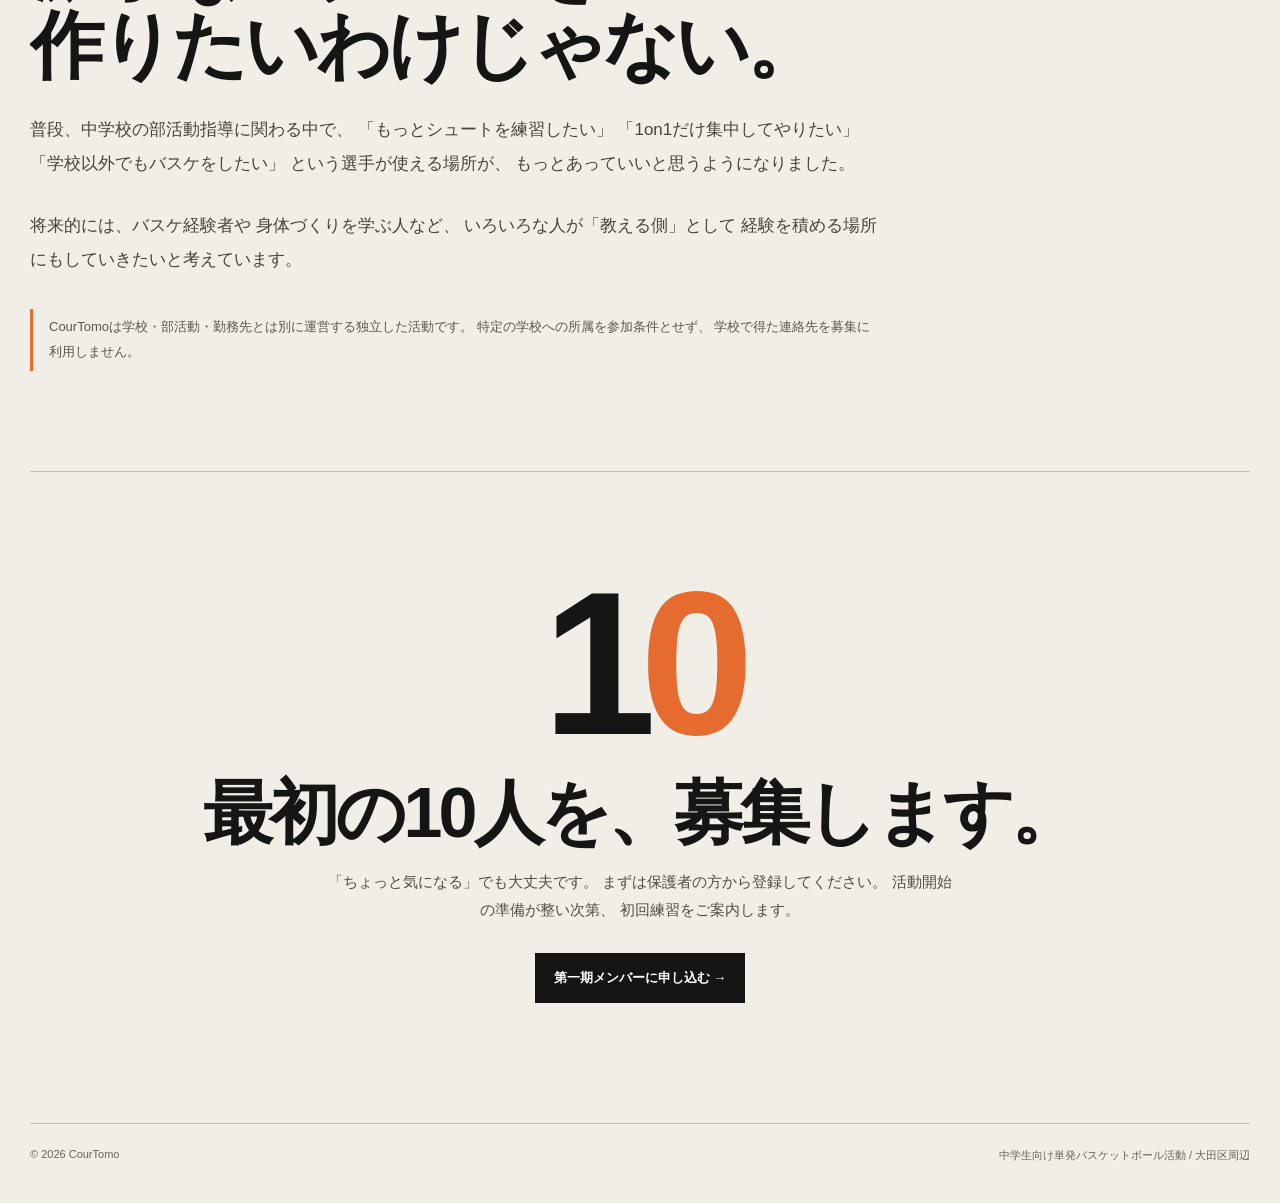
==== commit e54c5132: "Remove duplicate text from h2 in index.html Removed duplicate text from h2 element." ====
--- a/index.html
+++ b/index.html
@@ -470,8 +470,8 @@
 
           <h2>
             派手なスクールを
+            作りたいわけじゃない。
           </h2>
-          作りたいわけじゃない。
   
           <p>
             普段、中学校の部活動指導に関わる中で、
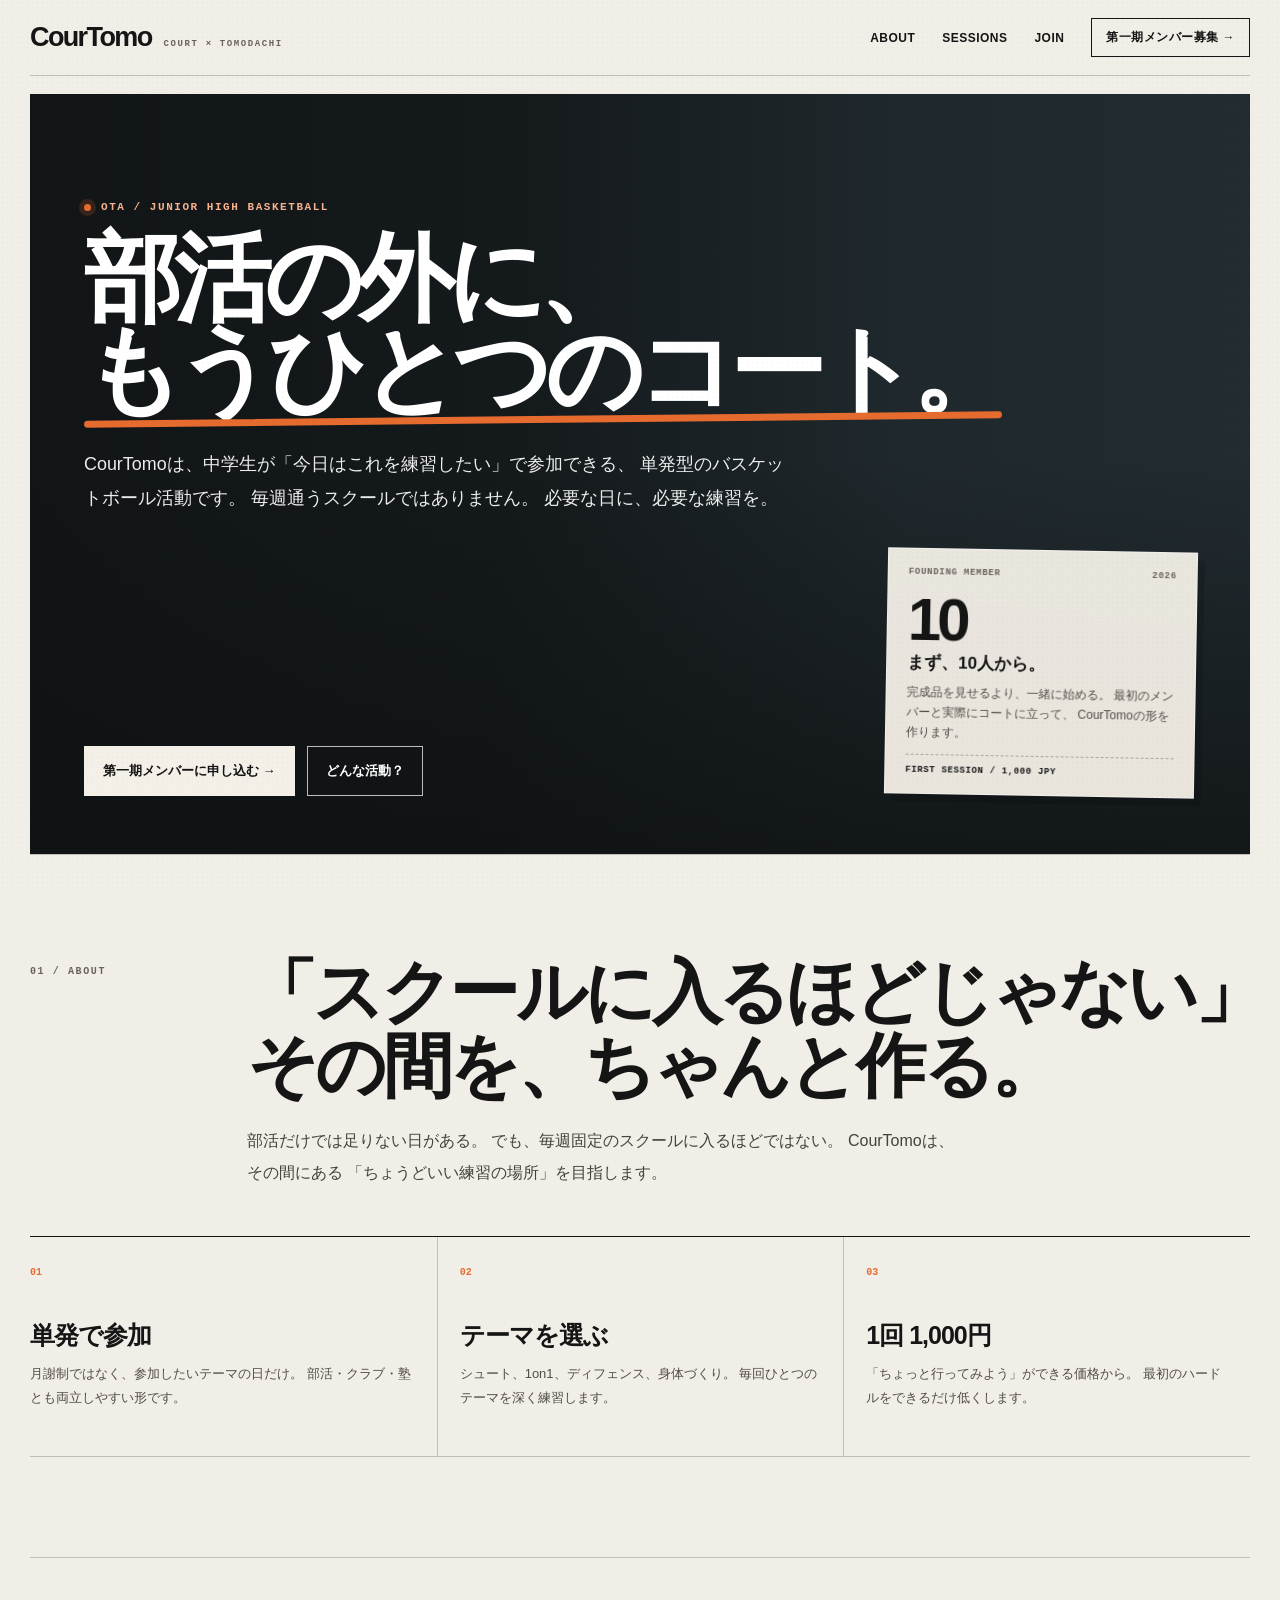
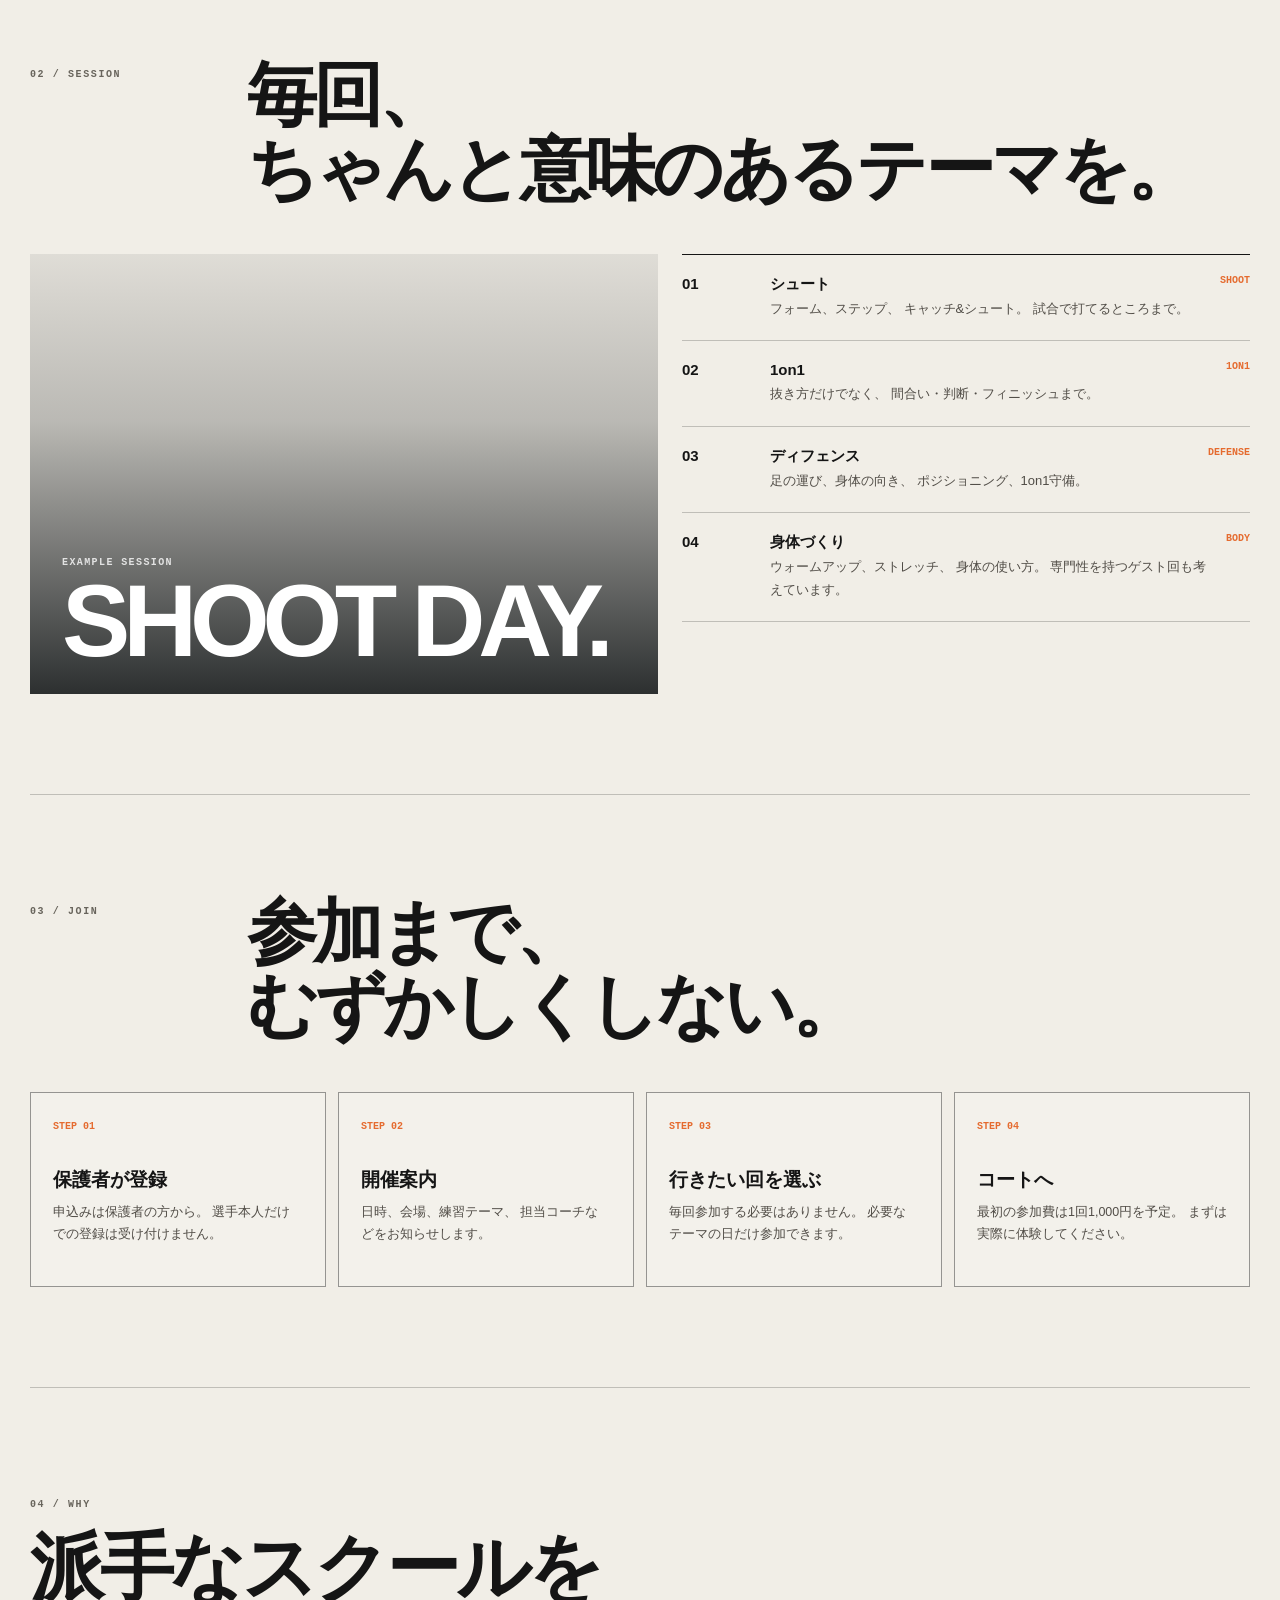
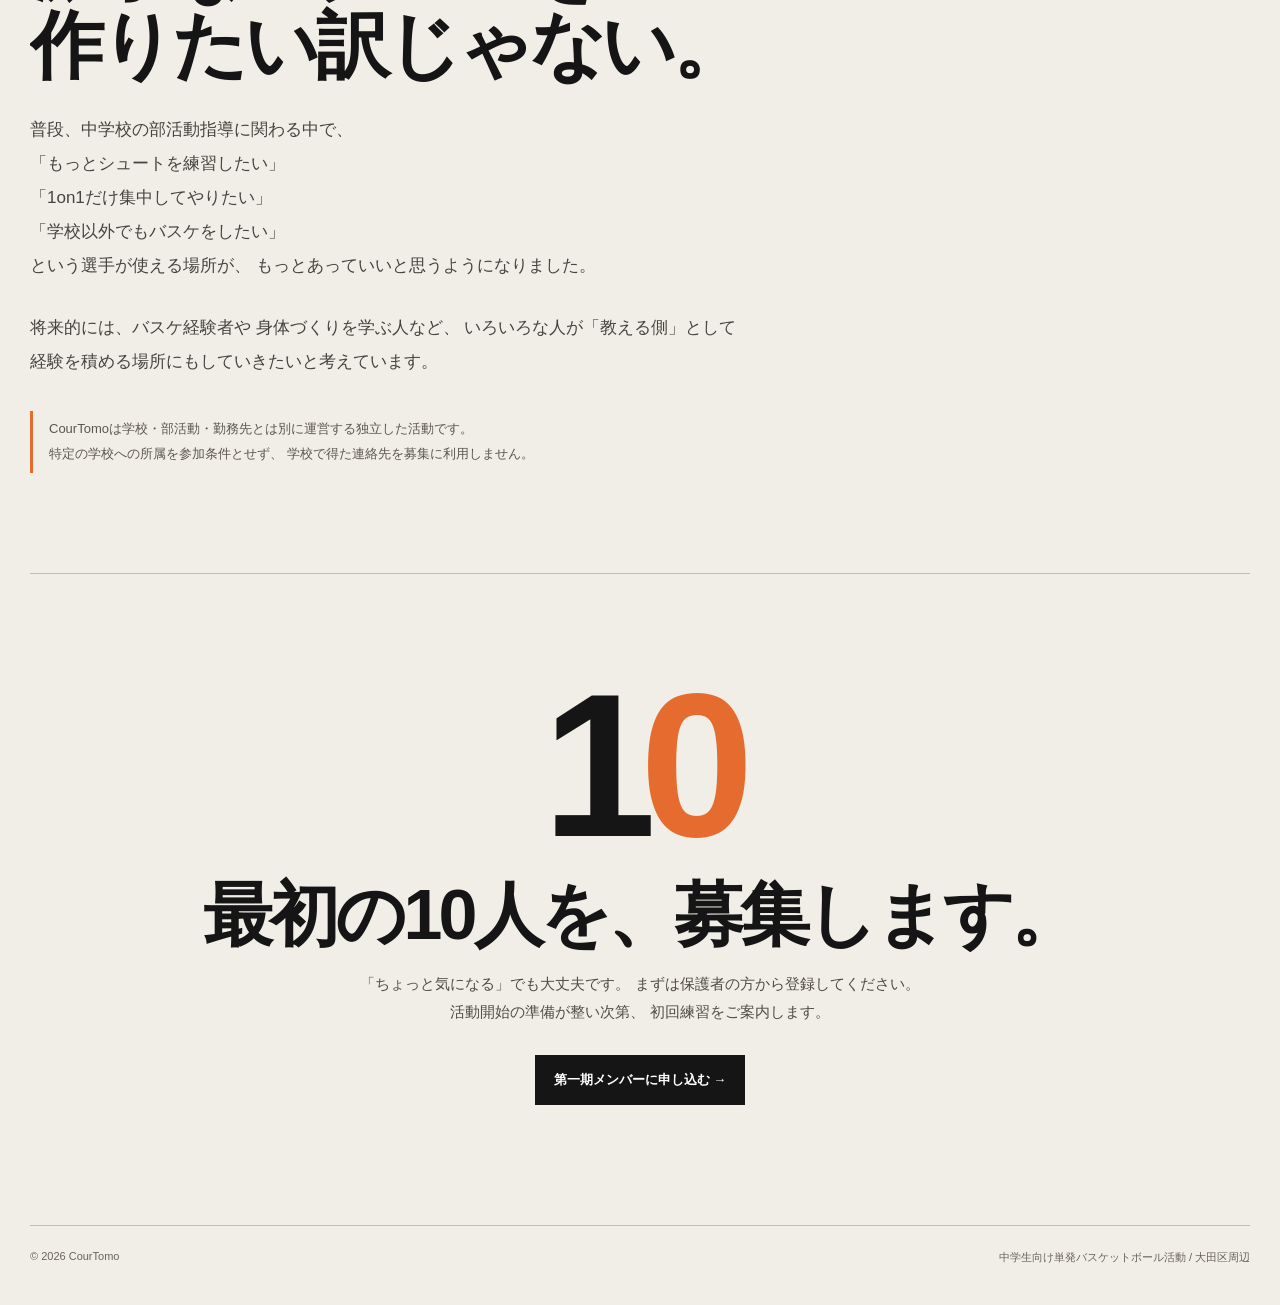
==== commit e33c2064: "Update index.html" ====
--- a/index.html
+++ b/index.html
@@ -470,14 +470,16 @@
 
           <h2>
             派手なスクールを
-            作りたいわけじゃない。
+            <h2>
+              作りたい訳じゃない。
+            </h2>
           </h2>
   
           <p>
-            普段、中学校の部活動指導に関わる中で、
-            「もっとシュートを練習したい」
-            「1on1だけ集中してやりたい」
-            「学校以外でもバスケをしたい」
+            普段、中学校の部活動指導に関わる中で、<br>
+            「もっとシュートを練習したい」<br>
+            「1on1だけ集中してやりたい」<br>
+            「学校以外でもバスケをしたい」<br>
             という選手が使える場所が、
             もっとあっていいと思うようになりました。
           </p>
@@ -485,12 +487,12 @@
           <p>
             将来的には、バスケ経験者や
             身体づくりを学ぶ人など、
-            いろいろな人が「教える側」として
+            いろいろな人が「教える側」として<br>
             経験を積める場所にもしていきたいと考えています。
           </p>
 
           <div class="rule">
-            CourTomoは学校・部活動・勤務先とは別に運営する独立した活動です。
+            CourTomoは学校・部活動・勤務先とは別に運営する独立した活動です。<br>
             特定の学校への所属を参加条件とせず、
             学校で得た連絡先を募集に利用しません。
           </div>
@@ -516,7 +518,7 @@
 
       <p>
         「ちょっと気になる」でも大丈夫です。
-        まずは保護者の方から登録してください。
+        まずは保護者の方から登録してください。<br>
         活動開始の準備が整い次第、
         初回練習をご案内します。
       </p>
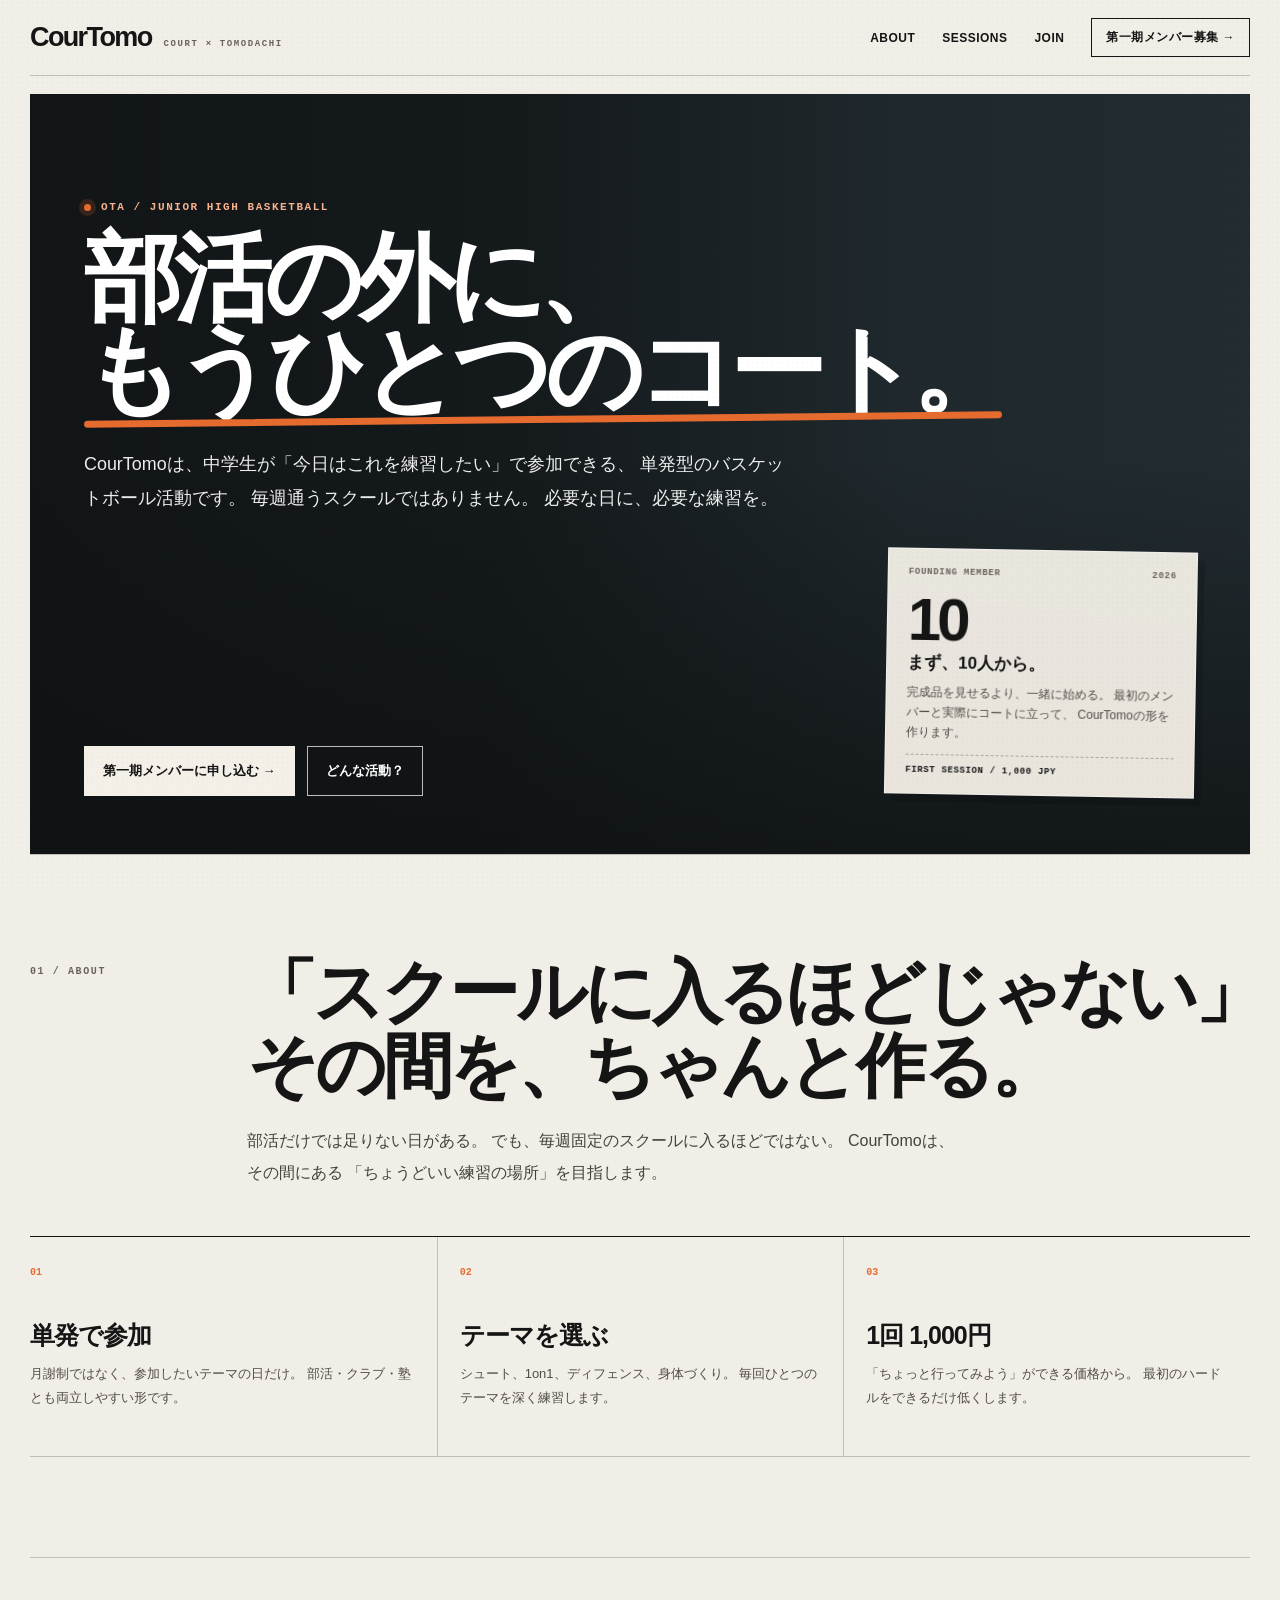
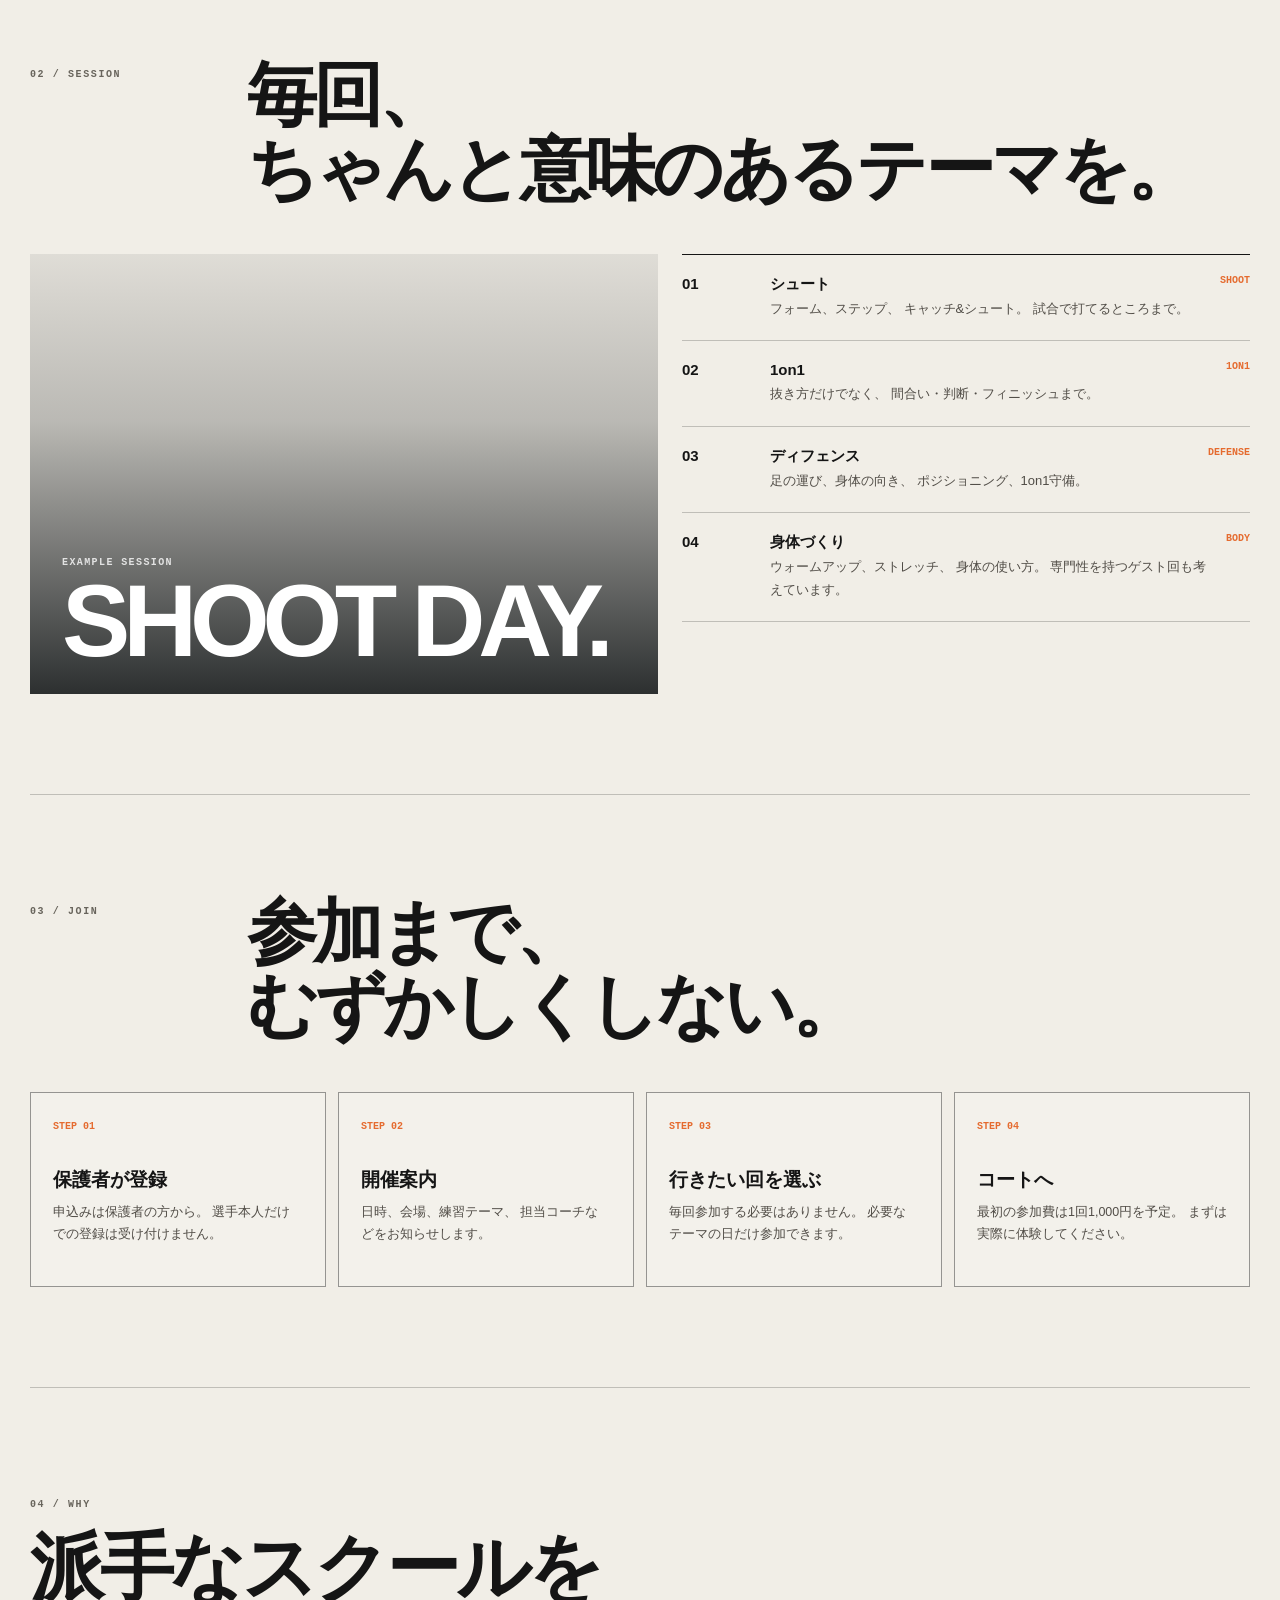
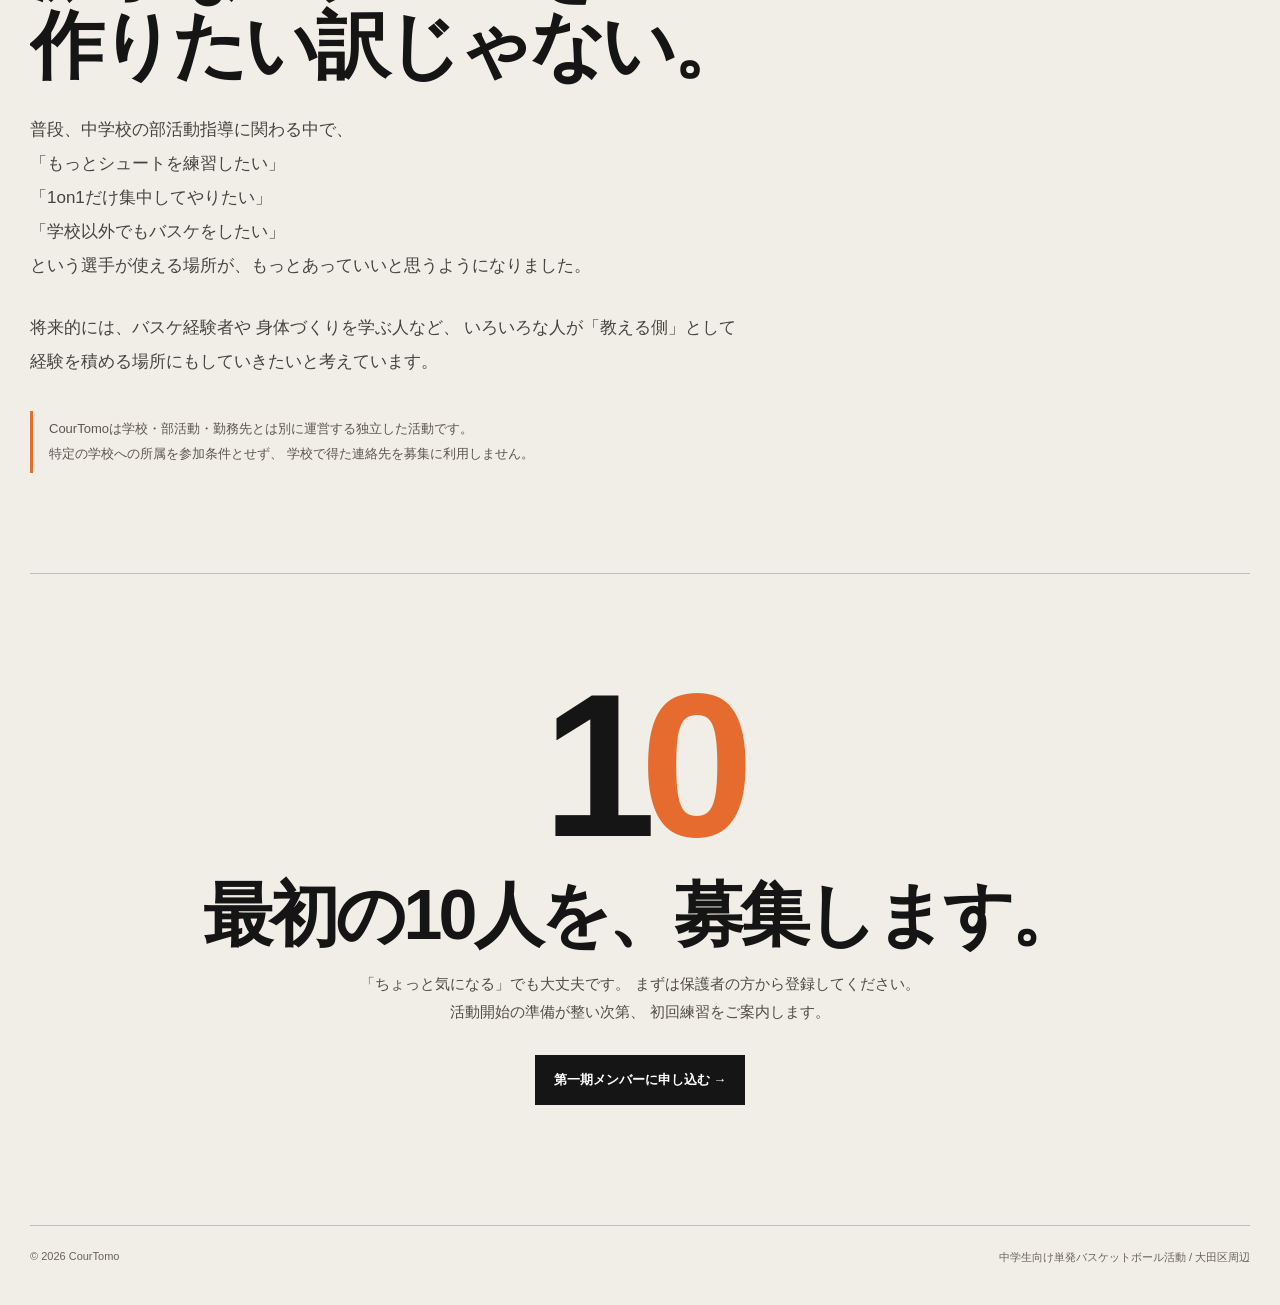
==== commit fc370236: "Refactor paragraph for improved formatting Condense multiple lines of text into a single line for be" ====
--- a/index.html
+++ b/index.html
@@ -476,12 +476,7 @@
           </h2>
   
           <p>
-            普段、中学校の部活動指導に関わる中で、<br>
-            「もっとシュートを練習したい」<br>
-            「1on1だけ集中してやりたい」<br>
-            「学校以外でもバスケをしたい」<br>
-            という選手が使える場所が、
-            もっとあっていいと思うようになりました。
+            普段、中学校の部活動指導に関わる中で、<br>「もっとシュートを練習したい」<br>「1on1だけ集中してやりたい」<br>「学校以外でもバスケをしたい」<br>という選手が使える場所が、もっとあっていいと思うようになりました。
           </p>
 
           <p>
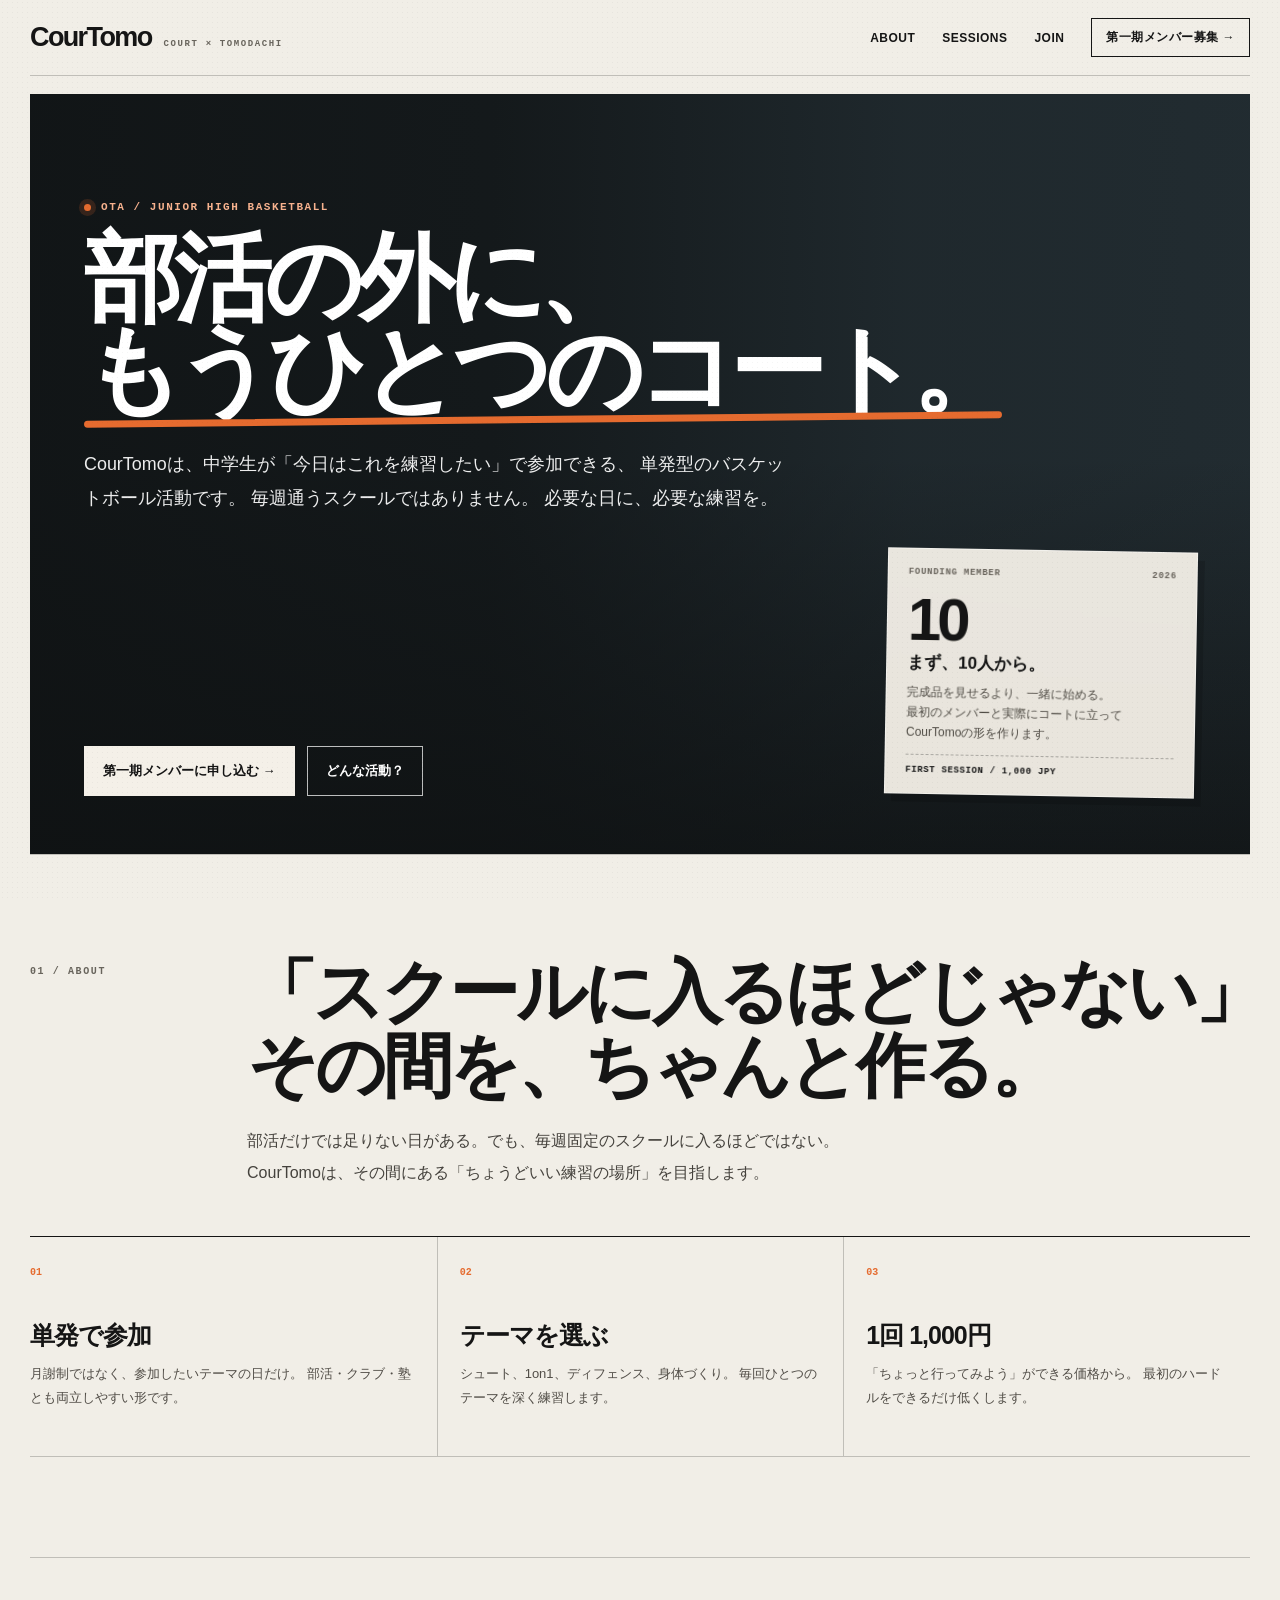
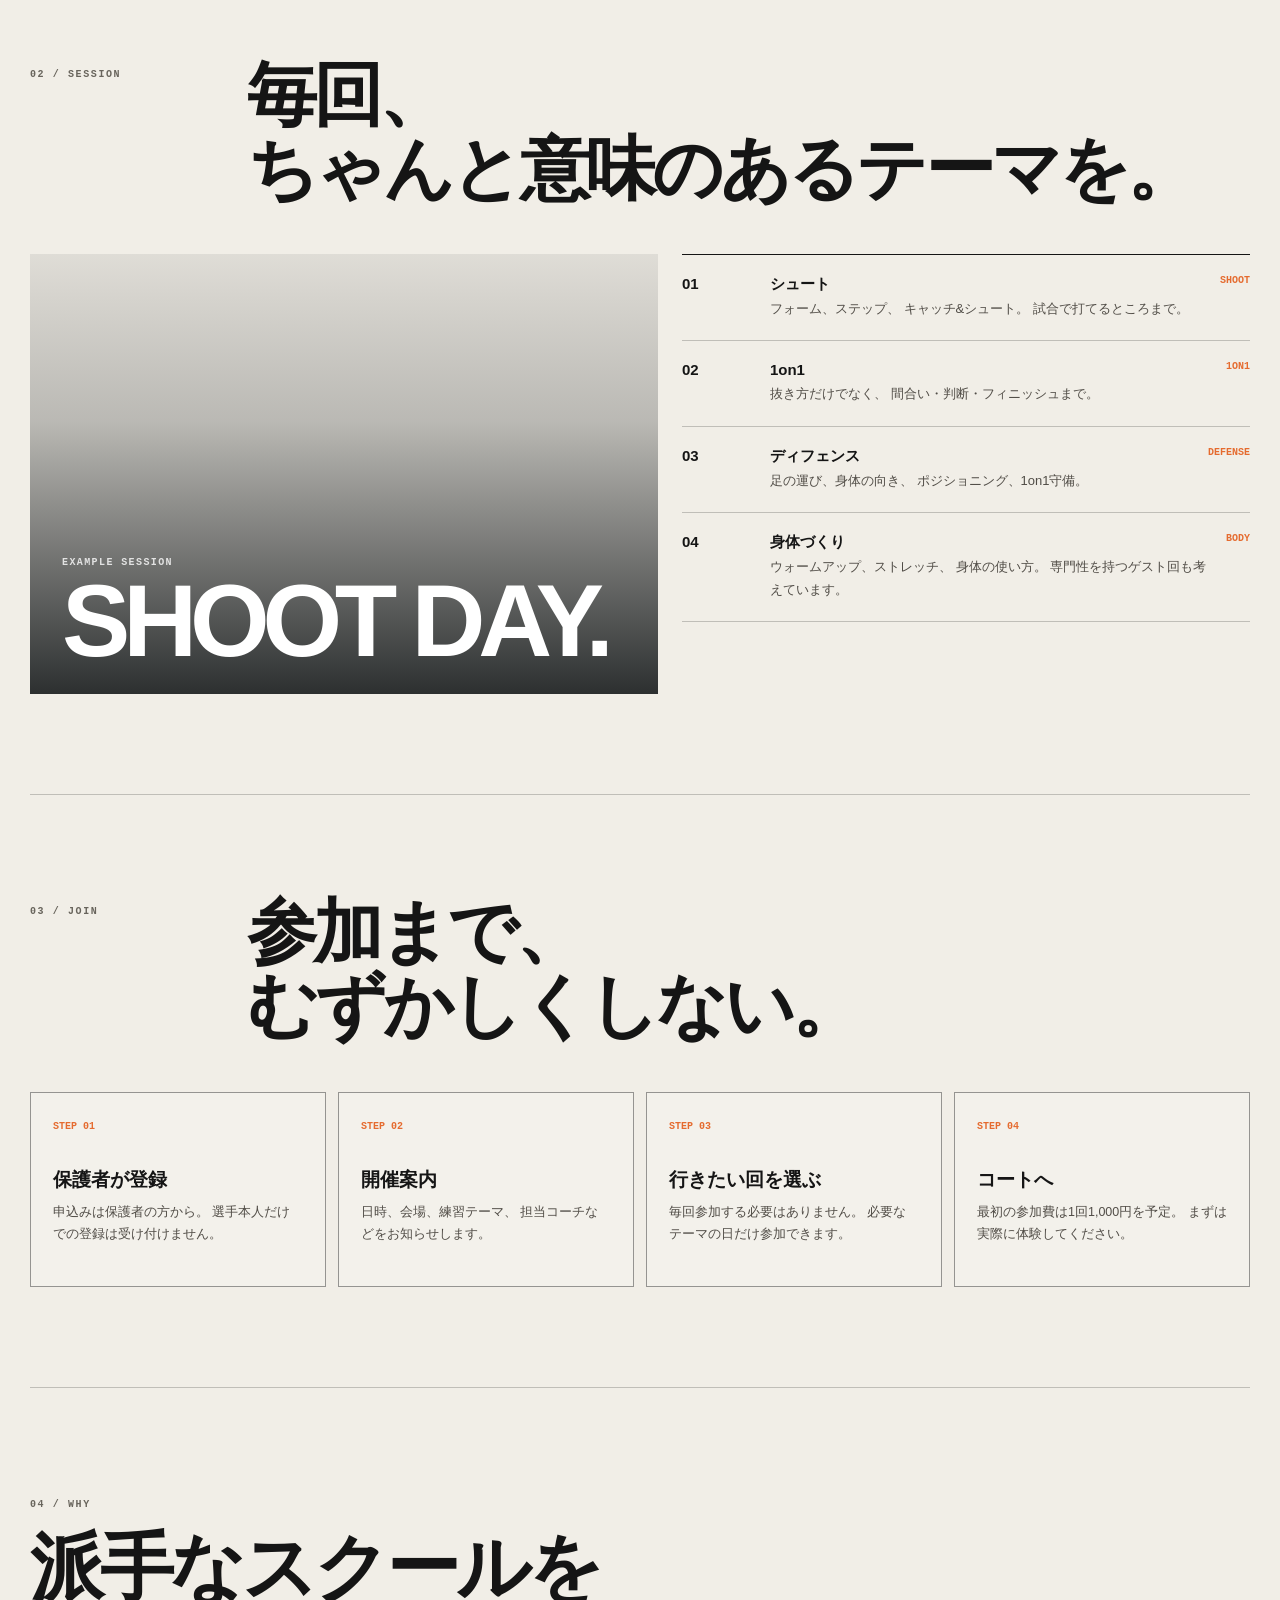
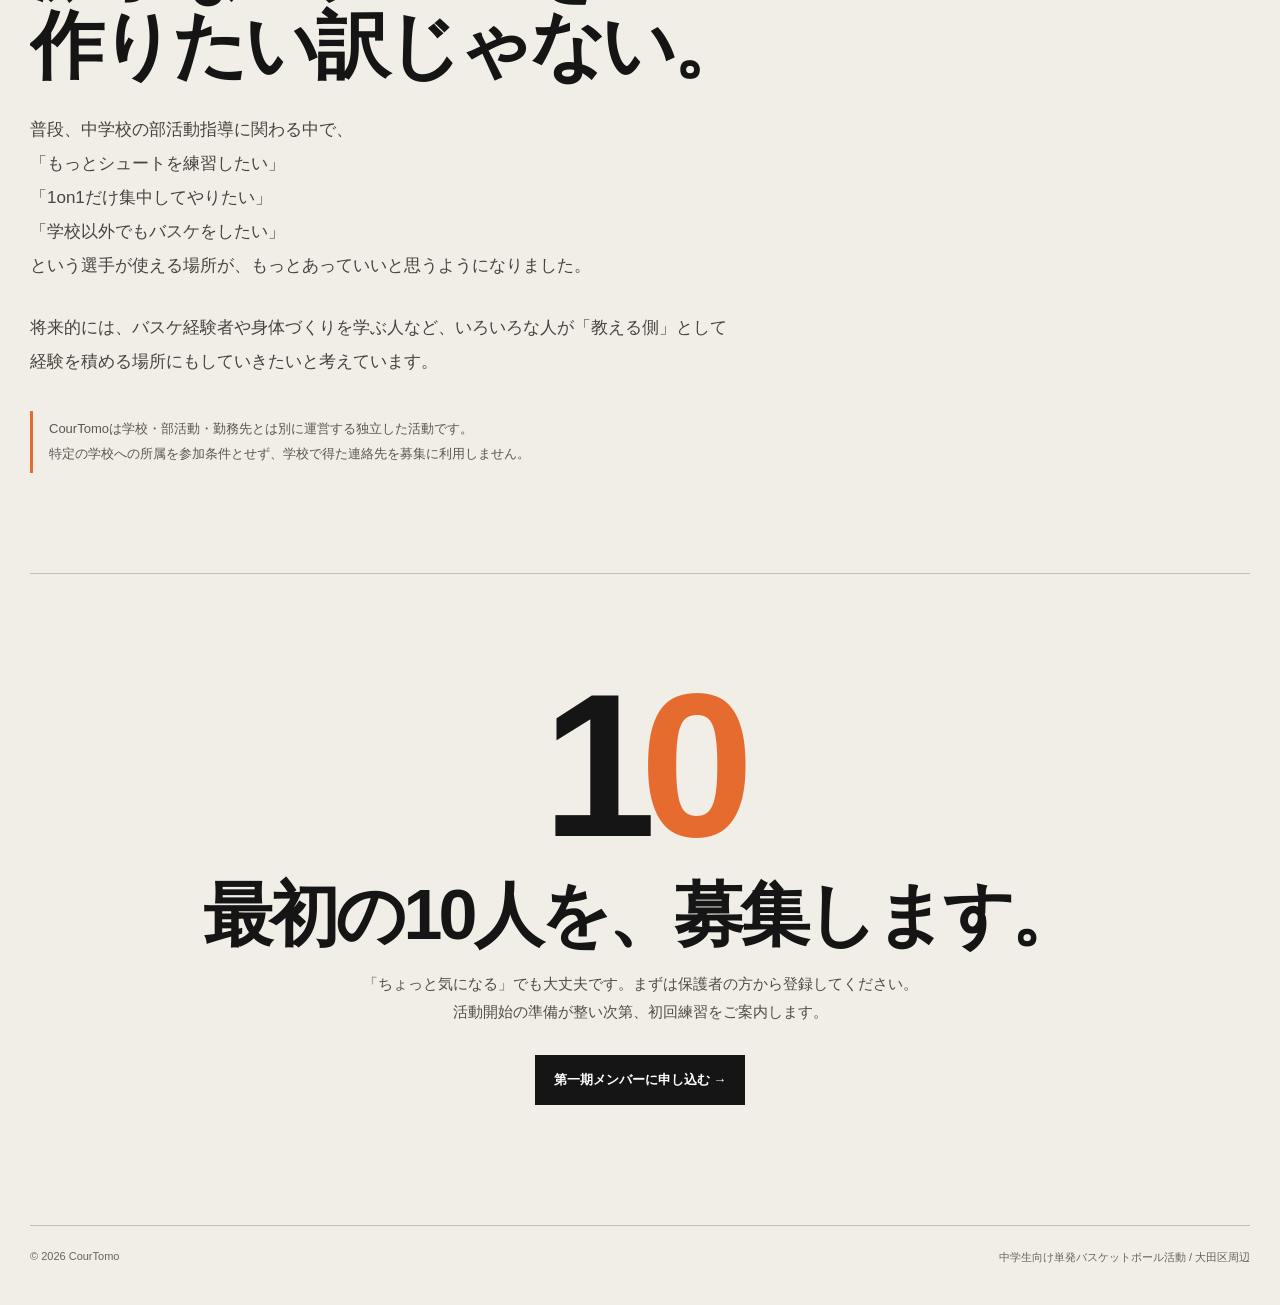
==== commit ac5f0845: "Update index.html" ====
--- a/index.html
+++ b/index.html
@@ -96,9 +96,7 @@
             <b>まず、10人から。</b>
 
             <p>
-              完成品を見せるより、一緒に始める。
-              最初のメンバーと実際にコートに立って、
-              CourTomoの形を作ります。
+              完成品を見せるより、一緒に始める。<br>最初のメンバーと実際にコートに立って<br>CourTomoの形を作ります。
             </p>
 
             <div class="ticket-foot">
@@ -127,15 +125,11 @@
         <div>
 
           <h2>
-            「スクールに入るほどじゃない」
-            その間を、ちゃんと作る。
+            「スクールに入るほどじゃない」<br>その間を、ちゃんと作る。
           </h2>
 
           <p class="section-copy">
-            部活だけでは足りない日がある。
-            でも、毎週固定のスクールに入るほどではない。
-            CourTomoは、その間にある
-            「ちょうどいい練習の場所」を目指します。
+            部活だけでは足りない日がある。でも、毎週固定のスクールに入るほどではない。<br>CourTomoは、その間にある「ちょうどいい練習の場所」を目指します。
           </p>
 
         </div>
@@ -480,16 +474,11 @@
           </p>
 
           <p>
-            将来的には、バスケ経験者や
-            身体づくりを学ぶ人など、
-            いろいろな人が「教える側」として<br>
-            経験を積める場所にもしていきたいと考えています。
+            将来的には、バスケ経験者や身体づくりを学ぶ人など、いろいろな人が「教える側」として<br>経験を積める場所にもしていきたいと考えています。
           </p>
 
           <div class="rule">
-            CourTomoは学校・部活動・勤務先とは別に運営する独立した活動です。<br>
-            特定の学校への所属を参加条件とせず、
-            学校で得た連絡先を募集に利用しません。
+            CourTomoは学校・部活動・勤務先とは別に運営する独立した活動です。<br>特定の学校への所属を参加条件とせず、学校で得た連絡先を募集に利用しません。
           </div>
 
         </div>
@@ -512,10 +501,7 @@
       </h2>
 
       <p>
-        「ちょっと気になる」でも大丈夫です。
-        まずは保護者の方から登録してください。<br>
-        活動開始の準備が整い次第、
-        初回練習をご案内します。
+        「ちょっと気になる」でも大丈夫です。まずは保護者の方から登録してください。<br>活動開始の準備が整い次第、初回練習をご案内します。
       </p>
 
       <a
